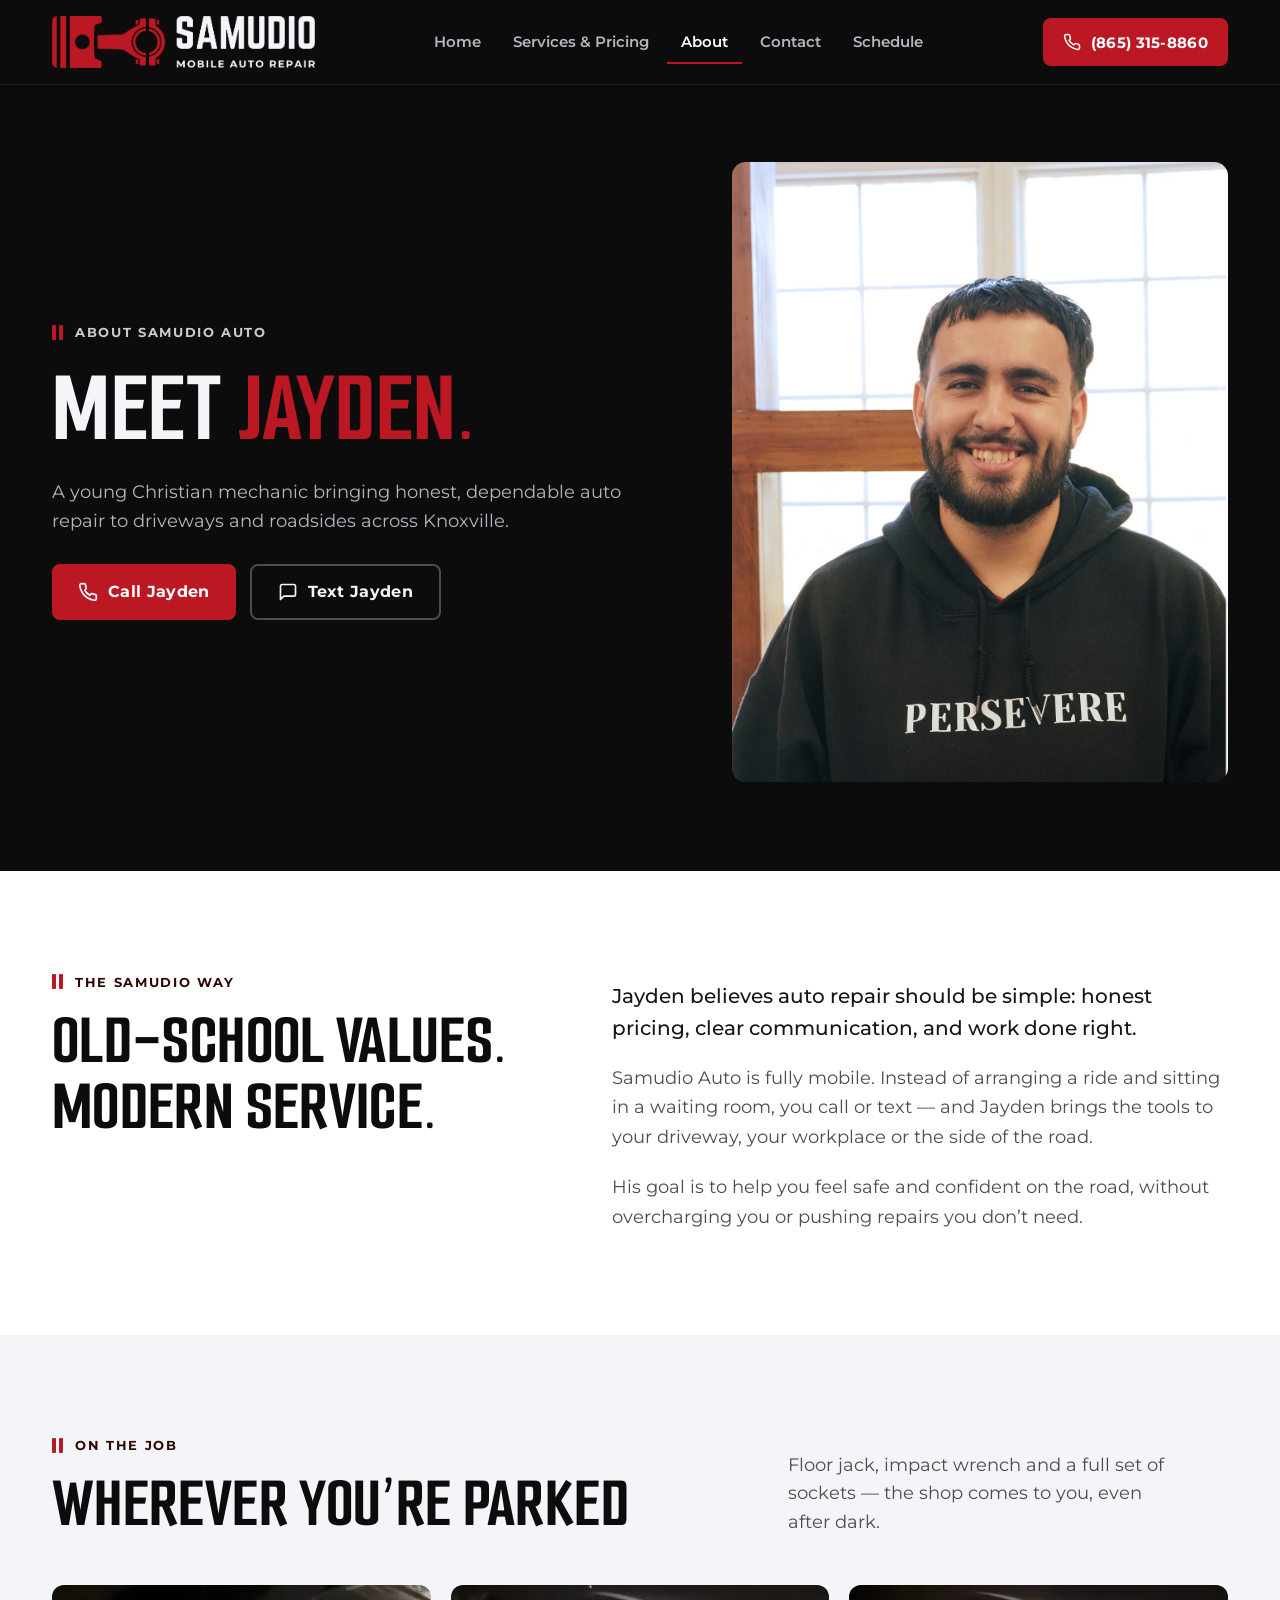
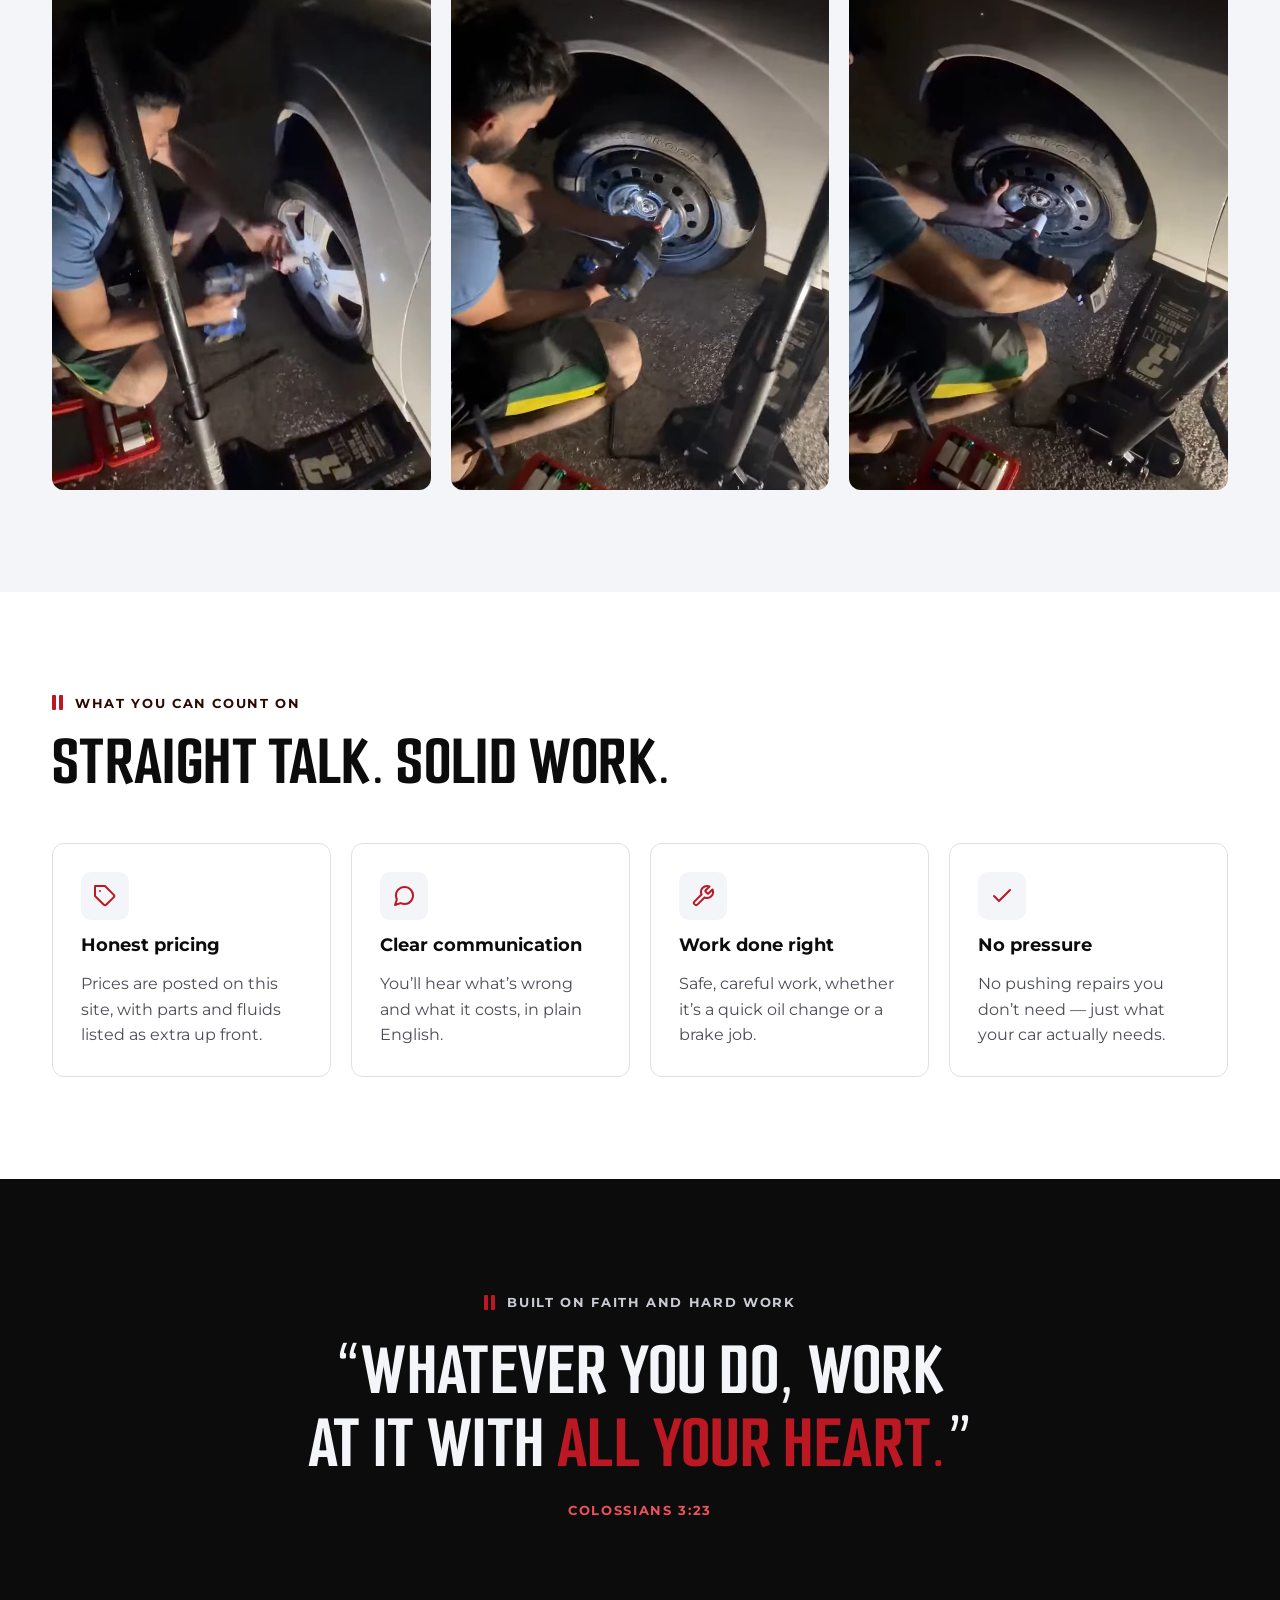
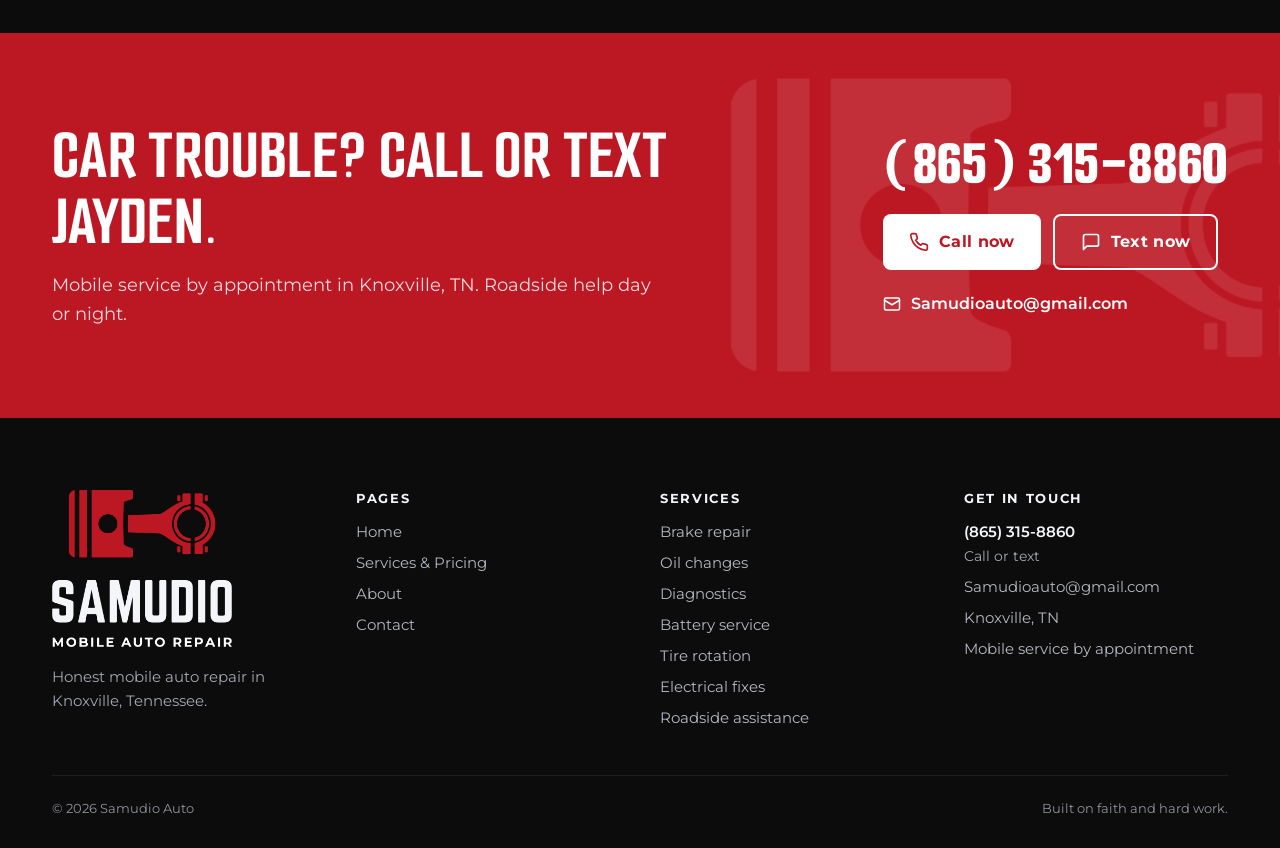
==== site/about.html @ 06649477 "Add piston page wipe, intro bumper, scroll builds and job scheduling - Page wipe: black panel with a" ====
<!doctype html>
<html lang="en">
<head>
<meta charset="utf-8">
<meta name="viewport" content="width=device-width, initial-scale=1">
<title>About Jayden | Samudio Auto</title>
<meta name="description" content="Meet Jayden, the mechanic behind Samudio Auto — honest pricing, clear communication and work done right, at your driveway or roadside in Knoxville, TN.">
<meta name="theme-color" content="#0C0C0D">
<link rel="icon" type="image/png" href="assets/favicon.png">
<link rel="apple-touch-icon" href="assets/apple-touch-icon.png">
<link rel="preconnect" href="https://fonts.googleapis.com">
<link rel="preconnect" href="https://fonts.gstatic.com" crossorigin>
<link rel="stylesheet" href="https://fonts.googleapis.com/css2?family=Montserrat:wght@400;500;600;700;800&amp;family=Smooch+Sans:wght@700;800&amp;display=swap">
<script>(function(h){h.classList.add('wipe-in');try{if(!sessionStorage.getItem('samudio-bumper')&&!matchMedia('(prefers-reduced-motion: reduce)').matches){h.classList.add('bumper');sessionStorage.setItem('samudio-bumper','1')}}catch(e){}})(document.documentElement)</script>
<link rel="stylesheet" href="assets/site.css">
</head>
<body>
<div class="wipe" aria-hidden="true"><div class="wipe-panel"><div class="wipe-mark"><img class="wipe-piston" src="assets/logo/samudio-piston-red.png" alt="" width="558" height="257"><img class="wipe-wordmark" src="assets/logo/samudio-wordmark-light.png" alt="" width="684" height="254"></div></div></div>
<div style="display: flex; flex-direction: column; min-height: 100vh; background: #FFFFFF; color: #16161A; font-family: 'Montserrat', 'Helvetica Neue', Arial, sans-serif; -webkit-font-smoothing: antialiased">

<header style="background: #0C0C0D; border-bottom: 1px solid #1F1F23">
<div style="max-width: 1240px; margin: 0 auto; padding: 16px clamp(20px, 4vw, 32px); box-sizing: border-box; display: flex; flex-wrap: wrap; align-items: center; justify-content: space-between; gap: 12px 32px">
<a href="index.html" aria-label="Samudio Auto home" style="display: flex; align-items: center; text-decoration: none"><img src="assets/logo/samudio-logo-horizontal-light.png" alt="Samudio Mobile Auto Repair" width="263" height="52" style="display: block; height: 52px; width: auto"></a>
<button type="button" class="menu-btn" aria-controls="site-nav" aria-expanded="false" aria-label="Open menu"><svg aria-hidden="true" width="22" height="22" viewBox="0 0 24 24" fill="none" stroke="currentColor" stroke-width="2" stroke-linecap="round" stroke-linejoin="round"><path d="M3 6h18M3 12h18M3 18h18"></path></svg></button>
<nav id="site-nav" class="site-nav" aria-label="Main" style="display: flex; flex-wrap: wrap; align-items: center; gap: 4px">
<a href="index.html" style="display: inline-flex; align-items: center; min-height: 44px; padding: 0 14px; box-sizing: border-box; border-bottom: 2px solid transparent; font-size: 15px; font-weight: 600; color: #B4B7BF; text-decoration: none">Home</a>
<a href="services.html" style="display: inline-flex; align-items: center; min-height: 44px; padding: 0 14px; box-sizing: border-box; border-bottom: 2px solid transparent; font-size: 15px; font-weight: 600; color: #B4B7BF; text-decoration: none">Services &amp; Pricing</a>
<a href="about.html" aria-current="page" style="display: inline-flex; align-items: center; min-height: 44px; padding: 0 14px; box-sizing: border-box; border-bottom: 2px solid #BC1823; font-size: 15px; font-weight: 600; color: #FFFFFF; text-decoration: none">About</a>
<a href="contact.html" style="display: inline-flex; align-items: center; min-height: 44px; padding: 0 14px; box-sizing: border-box; border-bottom: 2px solid transparent; font-size: 15px; font-weight: 600; color: #B4B7BF; text-decoration: none">Contact</a>
<a href="contact.html#schedule" style="display: inline-flex; align-items: center; min-height: 44px; padding: 0 14px; box-sizing: border-box; border-bottom: 2px solid transparent; font-size: 15px; font-weight: 600; color: #B4B7BF; text-decoration: none">Schedule</a>
</nav>
<a class="header-call" href="tel:+18653158860" style="display: inline-flex; align-items: center; gap: 10px; min-height: 48px; padding: 0 20px; box-sizing: border-box; border-radius: 8px; background: #BC1823; color: #FFFFFF; font-size: 15px; font-weight: 700; letter-spacing: 0.02em; text-decoration: none"><svg aria-hidden="true" width="18" height="18" viewBox="0 0 24 24" fill="none" stroke="currentColor" stroke-width="2" stroke-linecap="round" stroke-linejoin="round"><path d="M22 16.92v3a2 2 0 0 1-2.18 2 19.79 19.79 0 0 1-8.63-3.07 19.5 19.5 0 0 1-6-6 19.79 19.79 0 0 1-3.07-8.67A2 2 0 0 1 4.11 2h3a2 2 0 0 1 2 1.72 12.84 12.84 0 0 0 .7 2.81 2 2 0 0 1-.45 2.11L8.09 9.91a16 16 0 0 0 6 6l1.27-1.27a2 2 0 0 1 2.11-.45 12.84 12.84 0 0 0 2.81.7A2 2 0 0 1 22 16.92z"></path></svg><span>(865) 315-8860</span></a>
</div>
</header>

<main style="display: block">

<section aria-labelledby="page-title" style="background: #0C0C0D; color: #F3F5F9">
<div style="max-width: 1240px; margin: 0 auto; padding: clamp(48px, 6vw, 88px) clamp(20px, 4vw, 32px) clamp(56px, 7vw, 96px); box-sizing: border-box; display: flex; flex-wrap: wrap; align-items: center; gap: 48px 64px">
<div style="flex: 1 1 520px; min-width: 0; display: flex; flex-direction: column; gap: 24px">
<p style="margin: 0; display: flex; align-items: center; gap: 12px; font-size: 13px; font-weight: 700; letter-spacing: 0.127em; text-transform: uppercase; color: #C9CCD3"><span aria-hidden="true" style="display: flex; gap: 3px"><span style="display: block; width: 4px; height: 15px; border-radius: 1px; background: #BC1823"></span><span style="display: block; width: 4px; height: 15px; border-radius: 1px; background: #BC1823"></span></span><span>About Samudio Auto</span></p>
<h1 id="page-title" style="margin: 0; font-family: 'Smooch Sans', 'Arial Narrow', sans-serif; font-weight: 700; font-size: clamp(56px, 8vw, 120px); line-height: 0.88; letter-spacing: 0.005em; text-transform: uppercase; color: #F3F5F9">Meet <span style="color: #BC1823">Jayden.</span></h1>
<p style="margin: 0; max-width: 34em; font-size: clamp(17px, 1.4vw, 20px); line-height: 1.6; color: #B4B7BF; text-wrap: pretty">A young Christian mechanic bringing honest, dependable auto repair to driveways and roadsides across Knoxville.</p>
<div style="display: flex; flex-wrap: wrap; gap: 14px; margin-top: 4px">
<a href="tel:+18653158860" style="display: inline-flex; align-items: center; justify-content: center; gap: 10px; min-height: 56px; padding: 0 26px; box-sizing: border-box; border-radius: 8px; background: #BC1823; color: #FFFFFF; font-size: 16px; font-weight: 700; letter-spacing: 0.02em; text-decoration: none"><svg aria-hidden="true" width="20" height="20" viewBox="0 0 24 24" fill="none" stroke="currentColor" stroke-width="2" stroke-linecap="round" stroke-linejoin="round"><path d="M22 16.92v3a2 2 0 0 1-2.18 2 19.79 19.79 0 0 1-8.63-3.07 19.5 19.5 0 0 1-6-6 19.79 19.79 0 0 1-3.07-8.67A2 2 0 0 1 4.11 2h3a2 2 0 0 1 2 1.72 12.84 12.84 0 0 0 .7 2.81 2 2 0 0 1-.45 2.11L8.09 9.91a16 16 0 0 0 6 6l1.27-1.27a2 2 0 0 1 2.11-.45 12.84 12.84 0 0 0 2.81.7A2 2 0 0 1 22 16.92z"></path></svg><span>Call Jayden</span></a>
<a href="sms:+18653158860" style="display: inline-flex; align-items: center; justify-content: center; gap: 10px; min-height: 56px; padding: 0 26px; box-sizing: border-box; border-radius: 8px; border: 2px solid #4A4C55; color: #F3F5F9; font-size: 16px; font-weight: 700; letter-spacing: 0.02em; text-decoration: none"><svg aria-hidden="true" width="20" height="20" viewBox="0 0 24 24" fill="none" stroke="currentColor" stroke-width="2" stroke-linecap="round" stroke-linejoin="round"><path d="M21 15a2 2 0 0 1-2 2H7l-4 4V5a2 2 0 0 1 2-2h14a2 2 0 0 1 2 2z"></path></svg><span>Text Jayden</span></a>
</div>
</div>
<div style="flex: 1 1 400px; min-width: 0">
<img src="assets/photos/jayden-portrait.jpg" alt="Portrait of Jayden, the mechanic behind Samudio Auto, smiling in a black hoodie that reads Persevere" width="1200" height="1680" style="display: block; width: 100%; height: auto; aspect-ratio: 4 / 5; object-fit: cover; object-position: 50% 30%; border-radius: 14px; background: #17171A">
</div>
</div>
</section>

<section aria-labelledby="story-title" style="background: #FFFFFF">
<div style="max-width: 1240px; margin: 0 auto; padding: clamp(64px, 8vw, 112px) clamp(20px, 4vw, 32px); box-sizing: border-box; display: flex; flex-wrap: wrap; align-items: flex-start; gap: 32px 64px">
<div style="flex: 1 1 400px; min-width: 0; display: flex; flex-direction: column; gap: 18px">
<p style="margin: 0; display: flex; align-items: center; gap: 12px; font-size: 13px; font-weight: 700; letter-spacing: 0.127em; text-transform: uppercase; color: #2E0800"><span aria-hidden="true" style="display: flex; gap: 3px"><span style="display: block; width: 4px; height: 15px; border-radius: 1px; background: #BC1823"></span><span style="display: block; width: 4px; height: 15px; border-radius: 1px; background: #BC1823"></span></span><span>The Samudio way</span></p>
<h2 id="story-title" style="margin: 0; font-family: 'Smooch Sans', 'Arial Narrow', sans-serif; font-weight: 700; font-size: clamp(48px, 5.6vw, 84px); line-height: 0.92; letter-spacing: 0.005em; text-transform: uppercase; color: #0C0C0D">Old-school values. Modern service.</h2>
</div>
<div style="flex: 1 1 520px; min-width: 0; display: flex; flex-direction: column; gap: 20px; padding-top: 6px">
<p style="margin: 0; font-size: 20px; line-height: 1.6; font-weight: 500; color: #16161A; text-wrap: pretty">Jayden believes auto repair should be simple: honest pricing, clear communication, and work done right.</p>
<p style="margin: 0; font-size: 18px; line-height: 1.65; color: #4A4C55; text-wrap: pretty">Samudio Auto is fully mobile. Instead of arranging a ride and sitting in a waiting room, you call or text — and Jayden brings the tools to your driveway, your workplace or the side of the road.</p>
<p style="margin: 0; font-size: 18px; line-height: 1.65; color: #4A4C55; text-wrap: pretty">His goal is to help you feel safe and confident on the road, without overcharging you or pushing repairs you don’t need.</p>
</div>
</div>
</section>

<section aria-labelledby="gallery-title" style="background: #F3F5F9">
<div style="max-width: 1240px; margin: 0 auto; padding: clamp(64px, 8vw, 112px) clamp(20px, 4vw, 32px); box-sizing: border-box">
<div style="display: flex; flex-wrap: wrap; align-items: flex-end; justify-content: space-between; gap: 24px 48px; margin-bottom: 48px">
<div style="flex: 1 1 520px; min-width: 0; display: flex; flex-direction: column; gap: 18px">
<p style="margin: 0; display: flex; align-items: center; gap: 12px; font-size: 13px; font-weight: 700; letter-spacing: 0.127em; text-transform: uppercase; color: #2E0800"><span aria-hidden="true" style="display: flex; gap: 3px"><span style="display: block; width: 4px; height: 15px; border-radius: 1px; background: #BC1823"></span><span style="display: block; width: 4px; height: 15px; border-radius: 1px; background: #BC1823"></span></span><span>On the job</span></p>
<h2 id="gallery-title" style="margin: 0; font-family: 'Smooch Sans', 'Arial Narrow', sans-serif; font-weight: 700; font-size: clamp(48px, 5.6vw, 84px); line-height: 0.92; letter-spacing: 0.005em; text-transform: uppercase; color: #0C0C0D">Wherever you’re parked</h2>
</div>
<p style="flex: 1 1 360px; max-width: 440px; margin: 0; font-size: 18px; line-height: 1.6; color: #4A4C55; text-wrap: pretty">Floor jack, impact wrench and a full set of sockets — the shop comes to you, even after dark.</p>
</div>
<div style="display: grid; grid-template-columns: repeat(auto-fit, minmax(min(300px, 100%), 1fr)); gap: 20px">
<video class="work-video" poster="assets/photos/jayden-work-1.jpg" width="720" height="1280" autoplay muted loop playsinline preload="metadata" disablepictureinpicture role="img" aria-label="Jayden working on a car’s wheel with an impact wrench at night, floor jack beside him" style="display: block; width: 100%; height: auto; aspect-ratio: 3 / 4; object-fit: cover; object-position: 50% 45%; border-radius: 12px; background: #DDE0E7"><source src="assets/videos/jayden-work-1.mp4" type="video/mp4"><source src="assets/videos/jayden-work-1.webm" type="video/webm"></video>
<video class="work-video" poster="assets/photos/jayden-work-3.jpg" width="720" height="1280" autoplay muted loop playsinline preload="metadata" disablepictureinpicture role="img" aria-label="Jayden working on the lug nuts of a steel wheel with an impact wrench" style="display: block; width: 100%; height: auto; aspect-ratio: 3 / 4; object-fit: cover; object-position: 50% 50%; border-radius: 12px; background: #DDE0E7"><source src="assets/videos/jayden-work-3.mp4" type="video/mp4"><source src="assets/videos/jayden-work-3.webm" type="video/webm"></video>
<video class="work-video" poster="assets/photos/jayden-work-2.jpg" width="720" height="1280" autoplay muted loop playsinline preload="metadata" disablepictureinpicture role="img" aria-label="Jayden kneeling beside a raised car as he removes a wheel at night" style="display: block; width: 100%; height: auto; aspect-ratio: 3 / 4; object-fit: cover; object-position: 50% 45%; border-radius: 12px; background: #DDE0E7"><source src="assets/videos/jayden-work-2.mp4" type="video/mp4"><source src="assets/videos/jayden-work-2.webm" type="video/webm"></video>
</div>
</div>
</section>

<section aria-labelledby="values-title" style="background: #FFFFFF">
<div style="max-width: 1240px; margin: 0 auto; padding: clamp(64px, 8vw, 112px) clamp(20px, 4vw, 32px); box-sizing: border-box">
<div style="display: flex; flex-direction: column; gap: 18px; margin-bottom: 48px">
<p style="margin: 0; display: flex; align-items: center; gap: 12px; font-size: 13px; font-weight: 700; letter-spacing: 0.127em; text-transform: uppercase; color: #2E0800"><span aria-hidden="true" style="display: flex; gap: 3px"><span style="display: block; width: 4px; height: 15px; border-radius: 1px; background: #BC1823"></span><span style="display: block; width: 4px; height: 15px; border-radius: 1px; background: #BC1823"></span></span><span>What you can count on</span></p>
<h2 id="values-title" style="margin: 0; font-family: 'Smooch Sans', 'Arial Narrow', sans-serif; font-weight: 700; font-size: clamp(48px, 5.6vw, 84px); line-height: 0.92; letter-spacing: 0.005em; text-transform: uppercase; color: #0C0C0D">Straight talk. Solid work.</h2>
</div>
<div style="display: grid; grid-template-columns: repeat(auto-fit, minmax(min(250px, 100%), 1fr)); gap: 20px">
<div style="display: flex; flex-direction: column; gap: 14px; padding: 28px; box-sizing: border-box; border: 1px solid #DDE0E7; border-radius: 12px">
<span aria-hidden="true" style="display: flex; align-items: center; justify-content: center; width: 48px; height: 48px; border-radius: 10px; background: #F3F5F9; color: #BC1823"><svg width="24" height="24" viewBox="0 0 24 24" fill="none" stroke="currentColor" stroke-width="2" stroke-linecap="round" stroke-linejoin="round"><path d="M20.59 13.41l-7.17 7.17a2 2 0 0 1-2.83 0L2 12V2h10l8.59 8.59a2 2 0 0 1 0 2.82z"></path><path d="M7 7h.01"></path></svg></span>
<h3 style="margin: 0; font-size: 18px; font-weight: 700; line-height: 1.3; color: #0C0C0D">Honest pricing</h3>
<p style="margin: 0; font-size: 16px; line-height: 1.6; color: #4A4C55">Prices are posted on this site, with parts and fluids listed as extra up front.</p>
</div>
<div style="display: flex; flex-direction: column; gap: 14px; padding: 28px; box-sizing: border-box; border: 1px solid #DDE0E7; border-radius: 12px">
<span aria-hidden="true" style="display: flex; align-items: center; justify-content: center; width: 48px; height: 48px; border-radius: 10px; background: #F3F5F9; color: #BC1823"><svg width="24" height="24" viewBox="0 0 24 24" fill="none" stroke="currentColor" stroke-width="2" stroke-linecap="round" stroke-linejoin="round"><path d="M21 11.5a8.38 8.38 0 0 1-.9 3.8 8.5 8.5 0 0 1-7.6 4.7 8.38 8.38 0 0 1-3.8-.9L3 21l1.9-5.7a8.38 8.38 0 0 1-.9-3.8 8.5 8.5 0 0 1 4.7-7.6 8.38 8.38 0 0 1 3.8-.9h.5a8.48 8.48 0 0 1 8 8v.5z"></path></svg></span>
<h3 style="margin: 0; font-size: 18px; font-weight: 700; line-height: 1.3; color: #0C0C0D">Clear communication</h3>
<p style="margin: 0; font-size: 16px; line-height: 1.6; color: #4A4C55">You’ll hear what’s wrong and what it costs, in plain English.</p>
</div>
<div style="display: flex; flex-direction: column; gap: 14px; padding: 28px; box-sizing: border-box; border: 1px solid #DDE0E7; border-radius: 12px">
<span aria-hidden="true" style="display: flex; align-items: center; justify-content: center; width: 48px; height: 48px; border-radius: 10px; background: #F3F5F9; color: #BC1823"><svg width="24" height="24" viewBox="0 0 24 24" fill="none" stroke="currentColor" stroke-width="2" stroke-linecap="round" stroke-linejoin="round"><path d="M14.7 6.3a1 1 0 0 0 0 1.4l1.6 1.6a1 1 0 0 0 1.4 0l3.77-3.77a6 6 0 0 1-7.94 7.94l-6.91 6.91a2.12 2.12 0 0 1-3-3l6.91-6.91a6 6 0 0 1 7.94-7.94l-3.76 3.76z"></path></svg></span>
<h3 style="margin: 0; font-size: 18px; font-weight: 700; line-height: 1.3; color: #0C0C0D">Work done right</h3>
<p style="margin: 0; font-size: 16px; line-height: 1.6; color: #4A4C55">Safe, careful work, whether it’s a quick oil change or a brake job.</p>
</div>
<div style="display: flex; flex-direction: column; gap: 14px; padding: 28px; box-sizing: border-box; border: 1px solid #DDE0E7; border-radius: 12px">
<span aria-hidden="true" style="display: flex; align-items: center; justify-content: center; width: 48px; height: 48px; border-radius: 10px; background: #F3F5F9; color: #BC1823"><svg width="24" height="24" viewBox="0 0 24 24" fill="none" stroke="currentColor" stroke-width="2" stroke-linecap="round" stroke-linejoin="round"><path d="M20 6L9 17l-5-5"></path></svg></span>
<h3 style="margin: 0; font-size: 18px; font-weight: 700; line-height: 1.3; color: #0C0C0D">No pressure</h3>
<p style="margin: 0; font-size: 16px; line-height: 1.6; color: #4A4C55">No pushing repairs you don’t need — just what your car actually needs.</p>
</div>
</div>
</div>
</section>

<section aria-labelledby="faith-title" style="background: #0C0C0D; color: #F3F5F9">
<div style="max-width: 1240px; margin: 0 auto; padding: clamp(72px, 9vw, 128px) clamp(20px, 4vw, 32px); box-sizing: border-box; display: flex; flex-direction: column; align-items: center; gap: 24px; text-align: center">
<p style="margin: 0; display: flex; align-items: center; gap: 12px; font-size: 13px; font-weight: 700; letter-spacing: 0.127em; text-transform: uppercase; color: #C9CCD3"><span aria-hidden="true" style="display: flex; gap: 3px"><span style="display: block; width: 4px; height: 15px; border-radius: 1px; background: #BC1823"></span><span style="display: block; width: 4px; height: 15px; border-radius: 1px; background: #BC1823"></span></span><span id="faith-title">Built on faith and hard work</span></p>
<figure style="margin: 0; display: flex; flex-direction: column; align-items: center; gap: 22px">
<blockquote style="margin: 0; max-width: 15em; font-family: 'Smooch Sans', 'Arial Narrow', sans-serif; font-weight: 700; font-size: clamp(48px, 6vw, 88px); line-height: 0.95; letter-spacing: 0.005em; text-transform: uppercase; color: #F3F5F9; text-wrap: balance">“Whatever you do, work at it with <span style="color: #BC1823">all your heart.</span>”</blockquote>
<figcaption style="font-size: 13px; font-weight: 700; letter-spacing: 0.127em; text-transform: uppercase; color: #F0505A">Colossians 3:23</figcaption>
</figure>
</div>
</section>

<section aria-labelledby="cta-title" style="position: relative; overflow: hidden; background: #BC1823; color: #FFFFFF">
<img src="assets/logo/samudio-piston-white.png" alt="" aria-hidden="true" width="558" height="257" style="position: absolute; right: -90px; top: 50%; transform: translateY(-50%); width: 640px; max-width: none; height: auto; opacity: 0.1; pointer-events: none">
<div style="position: relative; max-width: 1240px; margin: 0 auto; padding: clamp(56px, 7vw, 96px) clamp(20px, 4vw, 32px); box-sizing: border-box; display: flex; flex-wrap: wrap; align-items: center; justify-content: space-between; gap: 32px 56px">
<div style="flex: 1 1 520px; min-width: 0; display: flex; flex-direction: column; gap: 16px">
<h2 id="cta-title" style="margin: 0; font-family: 'Smooch Sans', 'Arial Narrow', sans-serif; font-weight: 700; font-size: clamp(48px, 5.6vw, 84px); line-height: 0.92; letter-spacing: 0.005em; text-transform: uppercase; color: #FFFFFF">Car trouble? Call or text Jayden.</h2>
<p style="margin: 0; max-width: 34em; font-size: 18px; line-height: 1.6; color: #FFD9DC">Mobile service by appointment in Knoxville, TN. Roadside help day or night.</p>
</div>
<div style="flex: 0 1 auto; display: flex; flex-direction: column; gap: 18px">
<a href="tel:+18653158860" style="font-family: 'Smooch Sans', 'Arial Narrow', sans-serif; font-weight: 800; font-size: clamp(48px, 5vw, 72px); line-height: 1; letter-spacing: 0.01em; color: #FFFFFF; text-decoration: none">(865) 315-8860</a>
<div style="display: flex; flex-wrap: wrap; gap: 12px">
<a href="tel:+18653158860" style="display: inline-flex; align-items: center; justify-content: center; gap: 10px; min-height: 56px; padding: 0 26px; box-sizing: border-box; border-radius: 8px; background: #FFFFFF; color: #BC1823; font-size: 16px; font-weight: 700; letter-spacing: 0.02em; text-decoration: none"><svg aria-hidden="true" width="20" height="20" viewBox="0 0 24 24" fill="none" stroke="currentColor" stroke-width="2" stroke-linecap="round" stroke-linejoin="round"><path d="M22 16.92v3a2 2 0 0 1-2.18 2 19.79 19.79 0 0 1-8.63-3.07 19.5 19.5 0 0 1-6-6 19.79 19.79 0 0 1-3.07-8.67A2 2 0 0 1 4.11 2h3a2 2 0 0 1 2 1.72 12.84 12.84 0 0 0 .7 2.81 2 2 0 0 1-.45 2.11L8.09 9.91a16 16 0 0 0 6 6l1.27-1.27a2 2 0 0 1 2.11-.45 12.84 12.84 0 0 0 2.81.7A2 2 0 0 1 22 16.92z"></path></svg><span>Call now</span></a>
<a href="sms:+18653158860" style="display: inline-flex; align-items: center; justify-content: center; gap: 10px; min-height: 56px; padding: 0 26px; box-sizing: border-box; border-radius: 8px; border: 2px solid #FFFFFF; color: #FFFFFF; font-size: 16px; font-weight: 700; letter-spacing: 0.02em; text-decoration: none"><svg aria-hidden="true" width="20" height="20" viewBox="0 0 24 24" fill="none" stroke="currentColor" stroke-width="2" stroke-linecap="round" stroke-linejoin="round"><path d="M21 15a2 2 0 0 1-2 2H7l-4 4V5a2 2 0 0 1 2-2h14a2 2 0 0 1 2 2z"></path></svg><span>Text now</span></a>
</div>
<a href="mailto:Samudioauto@gmail.com" style="display: inline-flex; align-items: center; gap: 10px; min-height: 32px; font-size: 16px; font-weight: 600; color: #FFFFFF; text-decoration: none"><svg aria-hidden="true" width="18" height="18" viewBox="0 0 24 24" fill="none" stroke="currentColor" stroke-width="2" stroke-linecap="round" stroke-linejoin="round"><rect x="2" y="4" width="20" height="16" rx="2"></rect><path d="M22 7l-10 6L2 7"></path></svg>Samudioauto@gmail.com</a>
</div>
</div>
</section>

</main>

<footer style="flex: 1 0 auto; background: #0C0C0D; color: #B4B7BF">
<div style="max-width: 1240px; margin: 0 auto; padding: 72px clamp(20px, 4vw, 32px) 48px; box-sizing: border-box; display: grid; grid-template-columns: repeat(auto-fit, minmax(min(200px, 100%), 1fr)); gap: 40px">
<div style="display: flex; flex-direction: column; gap: 18px">
<img src="assets/logo/samudio-logo-stacked-light.png" alt="Samudio Mobile Auto Repair" width="684" height="596" style="display: block; width: 180px; height: auto">
<p style="margin: 0; font-size: 15px; line-height: 1.6; color: #A3A7B0">Honest mobile auto repair in Knoxville, Tennessee.</p>
</div>
<nav aria-label="Footer" style="display: flex; flex-direction: column; gap: 12px">
<h2 style="margin: 0 0 4px; font-size: 13px; font-weight: 700; letter-spacing: 0.127em; text-transform: uppercase; color: #F3F5F9">Pages</h2>
<a href="index.html" style="font-size: 15px; color: #B4B7BF; text-decoration: none">Home</a>
<a href="services.html" style="font-size: 15px; color: #B4B7BF; text-decoration: none">Services &amp; Pricing</a>
<a href="about.html" style="font-size: 15px; color: #B4B7BF; text-decoration: none">About</a>
<a href="contact.html" style="font-size: 15px; color: #B4B7BF; text-decoration: none">Contact</a>
</nav>
<div style="display: flex; flex-direction: column; gap: 12px">
<h2 style="margin: 0 0 4px; font-size: 13px; font-weight: 700; letter-spacing: 0.127em; text-transform: uppercase; color: #F3F5F9">Services</h2>
<ul style="list-style: none; margin: 0; padding: 0; display: flex; flex-direction: column; gap: 12px; font-size: 15px; color: #B4B7BF">
<li>Brake repair</li>
<li>Oil changes</li>
<li>Diagnostics</li>
<li>Battery service</li>
<li>Tire rotation</li>
<li>Electrical fixes</li>
<li>Roadside assistance</li>
</ul>
</div>
<div style="display: flex; flex-direction: column; gap: 12px">
<h2 style="margin: 0 0 4px; font-size: 13px; font-weight: 700; letter-spacing: 0.127em; text-transform: uppercase; color: #F3F5F9">Get in touch</h2>
<a href="tel:+18653158860" style="font-size: 15px; font-weight: 600; color: #F3F5F9; text-decoration: none">(865) 315-8860</a>
<span style="font-size: 14px; color: #A3A7B0; margin-top: -6px">Call or text</span>
<a href="mailto:Samudioauto@gmail.com" style="font-size: 15px; color: #B4B7BF; text-decoration: none">Samudioauto@gmail.com</a>
<span style="font-size: 15px; color: #B4B7BF">Knoxville, TN</span>
<span style="font-size: 15px; color: #B4B7BF">Mobile service by appointment</span>
</div>
</div>
<div style="max-width: 1240px; margin: 0 auto; padding: 0 clamp(20px, 4vw, 32px); box-sizing: border-box">
<div style="display: flex; flex-wrap: wrap; justify-content: space-between; gap: 8px 24px; padding: 24px 0 32px; border-top: 1px solid #1F1F23; font-size: 13px; color: #8E929B">
<span>© 2026 Samudio Auto</span>
<span>Built on faith and hard work.</span>
</div>
</div>
</footer>

</div>
<div class="mobile-callbar">
<a class="cb-call" href="tel:+18653158860"><svg aria-hidden="true" width="18" height="18" viewBox="0 0 24 24" fill="none" stroke="currentColor" stroke-width="2" stroke-linecap="round" stroke-linejoin="round"><path d="M22 16.92v3a2 2 0 0 1-2.18 2 19.79 19.79 0 0 1-8.63-3.07 19.5 19.5 0 0 1-6-6 19.79 19.79 0 0 1-3.07-8.67A2 2 0 0 1 4.11 2h3a2 2 0 0 1 2 1.72 12.84 12.84 0 0 0 .7 2.81 2 2 0 0 1-.45 2.11L8.09 9.91a16 16 0 0 0 6 6l1.27-1.27a2 2 0 0 1 2.11-.45 12.84 12.84 0 0 0 2.81.7A2 2 0 0 1 22 16.92z"></path></svg>Call</a>
<a class="cb-text" href="sms:+18653158860"><svg aria-hidden="true" width="18" height="18" viewBox="0 0 24 24" fill="none" stroke="currentColor" stroke-width="2" stroke-linecap="round" stroke-linejoin="round"><path d="M21 15a2 2 0 0 1-2 2H7l-4 4V5a2 2 0 0 1 2-2h14a2 2 0 0 1 2 2z"></path></svg>Text</a>
</div>
<script src="assets/site.js" defer></script>
</body>
</html>
---- site/assets/site.css ----
/* Samudio Auto — shared styles.
   Page layout is inline in each HTML file (exported from the approved design).
   This file holds the brand tokens, base rules, and the phone-width behavior
   (menu button + fixed Call/Text bar). */

:root {
  --red: #BC1823;          /* Piston Red — logo icon */
  --red-dark: #9E1420;     /* hover / pressed */
  --red-on-dark: #F0505A;  /* small red text on black (meets 4.5:1) */
  --ink: #0C0C0D;          /* near-black UI background */
  --char: #17171A;         /* raised surface on black */
  --line-dark: #2A2A2E;
  --steel: #F3F5F9;        /* reverse wordmark color — light sections */
  --line: #DDE0E7;
  --espresso: #2E0800;     /* logo tagline color — eyebrow labels */
  --text: #16161A;
  --muted: #4A4C55;
  --muted-on-dark: #B4B7BF;
  --font-display: 'Smooch Sans', 'Arial Narrow', sans-serif;
  --font-body: 'Montserrat', 'Helvetica Neue', Arial, sans-serif;
}

html { scroll-behavior: smooth; }
body { margin: 0; background: var(--ink); }
a { color: var(--red); }
a:hover { color: var(--red-dark); }
img { max-width: 100%; }
:focus-visible { outline: 3px solid var(--red-on-dark); outline-offset: 3px; }

.menu-btn,
.mobile-callbar { display: none; }

@media (max-width: 820px) {
  .menu-btn {
    display: flex; align-items: center; justify-content: center;
    width: 48px; height: 48px; padding: 0; box-sizing: border-box;
    border: 1px solid var(--line-dark); border-radius: 8px;
    background: var(--char); color: var(--steel); cursor: pointer;
  }
  .header-call { display: none !important; }

  .site-nav {
    display: none !important;
    width: 100%; flex-direction: column; align-items: stretch !important; gap: 0 !important;
    padding-bottom: 8px;
  }
  .site-nav.is-open { display: flex !important; }
  .site-nav a {
    display: flex !important; min-height: 52px !important; padding: 0 !important;
    border-bottom: 1px solid #1F1F23 !important; font-size: 17px !important;
  }
  .site-nav a[aria-current="page"] { color: #FFFFFF !important; border-bottom-color: var(--red) !important; }

  .mobile-callbar {
    display: grid; grid-template-columns: repeat(2, minmax(0, 1fr)); gap: 10px;
    position: fixed; left: 0; right: 0; bottom: 0; z-index: 50;
    padding: 12px 16px calc(12px + env(safe-area-inset-bottom));
    background: rgba(12, 12, 13, 0.96); border-top: 1px solid var(--line-dark);
  }
  .mobile-callbar a {
    display: flex; align-items: center; justify-content: center; gap: 8px;
    min-height: 52px; box-sizing: border-box; border-radius: 8px;
    font: 700 16px/1 var(--font-body); text-decoration: none;
  }
  .mobile-callbar .cb-call { background: var(--red); color: #FFFFFF; }
  .mobile-callbar .cb-text { border: 2px solid #4A4C55; color: var(--steel); }
  body { padding-bottom: calc(76px + env(safe-area-inset-bottom)); }
}

@media (prefers-reduced-motion: reduce) {
  html { scroll-behavior: auto; }
}

/* ---------- Page wipe + loading screen ----------
   A black panel with a red leading edge slides across the screen with the
   piston spinning in it. It covers the page while it loads, then wipes off;
   clicking an internal link wipes it back on before navigating. The <div
   class="wipe"> sits first in <body>; an inline script in <head> adds
   .wipe-in before first paint, so without JS nothing is ever shown. */
.wipe { display: none; }
html.wipe-in .wipe,
html.wipe-out .wipe {
  display: block; position: fixed; inset: 0; z-index: 9999;
  overflow: hidden; pointer-events: auto;
}
.wipe-panel {
  position: absolute; inset: 0;
  background: var(--ink);
  box-shadow: 10px 0 0 var(--red);
  display: flex; align-items: center; justify-content: center;
  will-change: transform;
}
.wipe-piston {
  width: clamp(120px, 26vw, 200px); height: auto;
  animation: piston-spin 0.9s linear infinite;
}
/* Arriving: cover, then slide off to the right. The delayed exit is a failsafe
   in case the script never marks the page ready. */
html.wipe-in .wipe-panel { animation: wipe-off 0.45s cubic-bezier(.7, 0, .3, 1) 3s forwards; }
html.wipe-in.wipe-done .wipe-panel { animation-delay: 0s; }
html.wipe-in.wipe-done .wipe { pointer-events: none; }
/* Leaving: slide on from the left. */
html.wipe-out .wipe-panel { animation: wipe-on 0.45s cubic-bezier(.7, 0, .3, 1) forwards; }

@keyframes wipe-on  { from { transform: translateX(calc(-100% - 10px)); } to { transform: translateX(0); } }
@keyframes wipe-off { from { transform: translateX(0); } to { transform: translateX(calc(100% + 10px)); } }
@keyframes piston-spin { to { transform: rotate(360deg); } }

@media (prefers-reduced-motion: reduce) {
  .wipe-piston { animation: none; }
  .wipe-panel { box-shadow: none; }
  html.wipe-in .wipe-panel { animation-name: wipe-fade-out; animation-duration: 0.2s; }
  html.wipe-out .wipe-panel { animation-name: wipe-fade-in; animation-duration: 0.2s; }
  @keyframes wipe-fade-in  { from { opacity: 0; } to { opacity: 1; } }
  @keyframes wipe-fade-out { from { opacity: 1; } to { opacity: 0; } }
}

/* ---------- Scroll builds ----------
   site.js tags section content with .build; each piece rises into place as it
   scrolls into view. Nothing is hidden without JS or with reduced motion. */
.build {
  opacity: 0; transform: translateY(28px);
  transition: opacity 0.6s ease, transform 0.7s cubic-bezier(.2, .7, .2, 1);
  transition-delay: var(--build-delay, 0ms);
}
.build.is-built { opacity: 1; transform: none; }

/* ---------- Intro bumper (first page of each visit) ----------
   The piston spins in and settles where it sits in the stacked logo, then the
   wordmark (cropped unaltered from the stacked logo file) rises in beneath it. */
.wipe-mark { display: flex; flex-direction: column; align-items: center; }
.wipe-wordmark { display: none; }
html.bumper .wipe-mark { width: min(70vw, 340px); align-items: flex-start; }
html.bumper .wipe-piston {
  width: 81.58%; margin-left: 9.21%;
  animation: piston-land 1.15s cubic-bezier(.12, .6, .25, 1) both;
}
html.bumper .wipe-wordmark {
  display: block; width: 100%; height: auto; margin-top: 12.43%;
  animation: wordmark-rise 0.5s ease-out 0.95s both;
}
html.bumper .wipe { cursor: pointer; }
@keyframes piston-land { from { transform: rotate(-900deg) scale(0.4); opacity: 0; } 20% { opacity: 1; } to { transform: rotate(0) scale(1); opacity: 1; } }
@keyframes wordmark-rise { from { opacity: 0; transform: translateY(16px); } to { opacity: 1; transform: none; } }

.schedule-error:empty { display: none; }
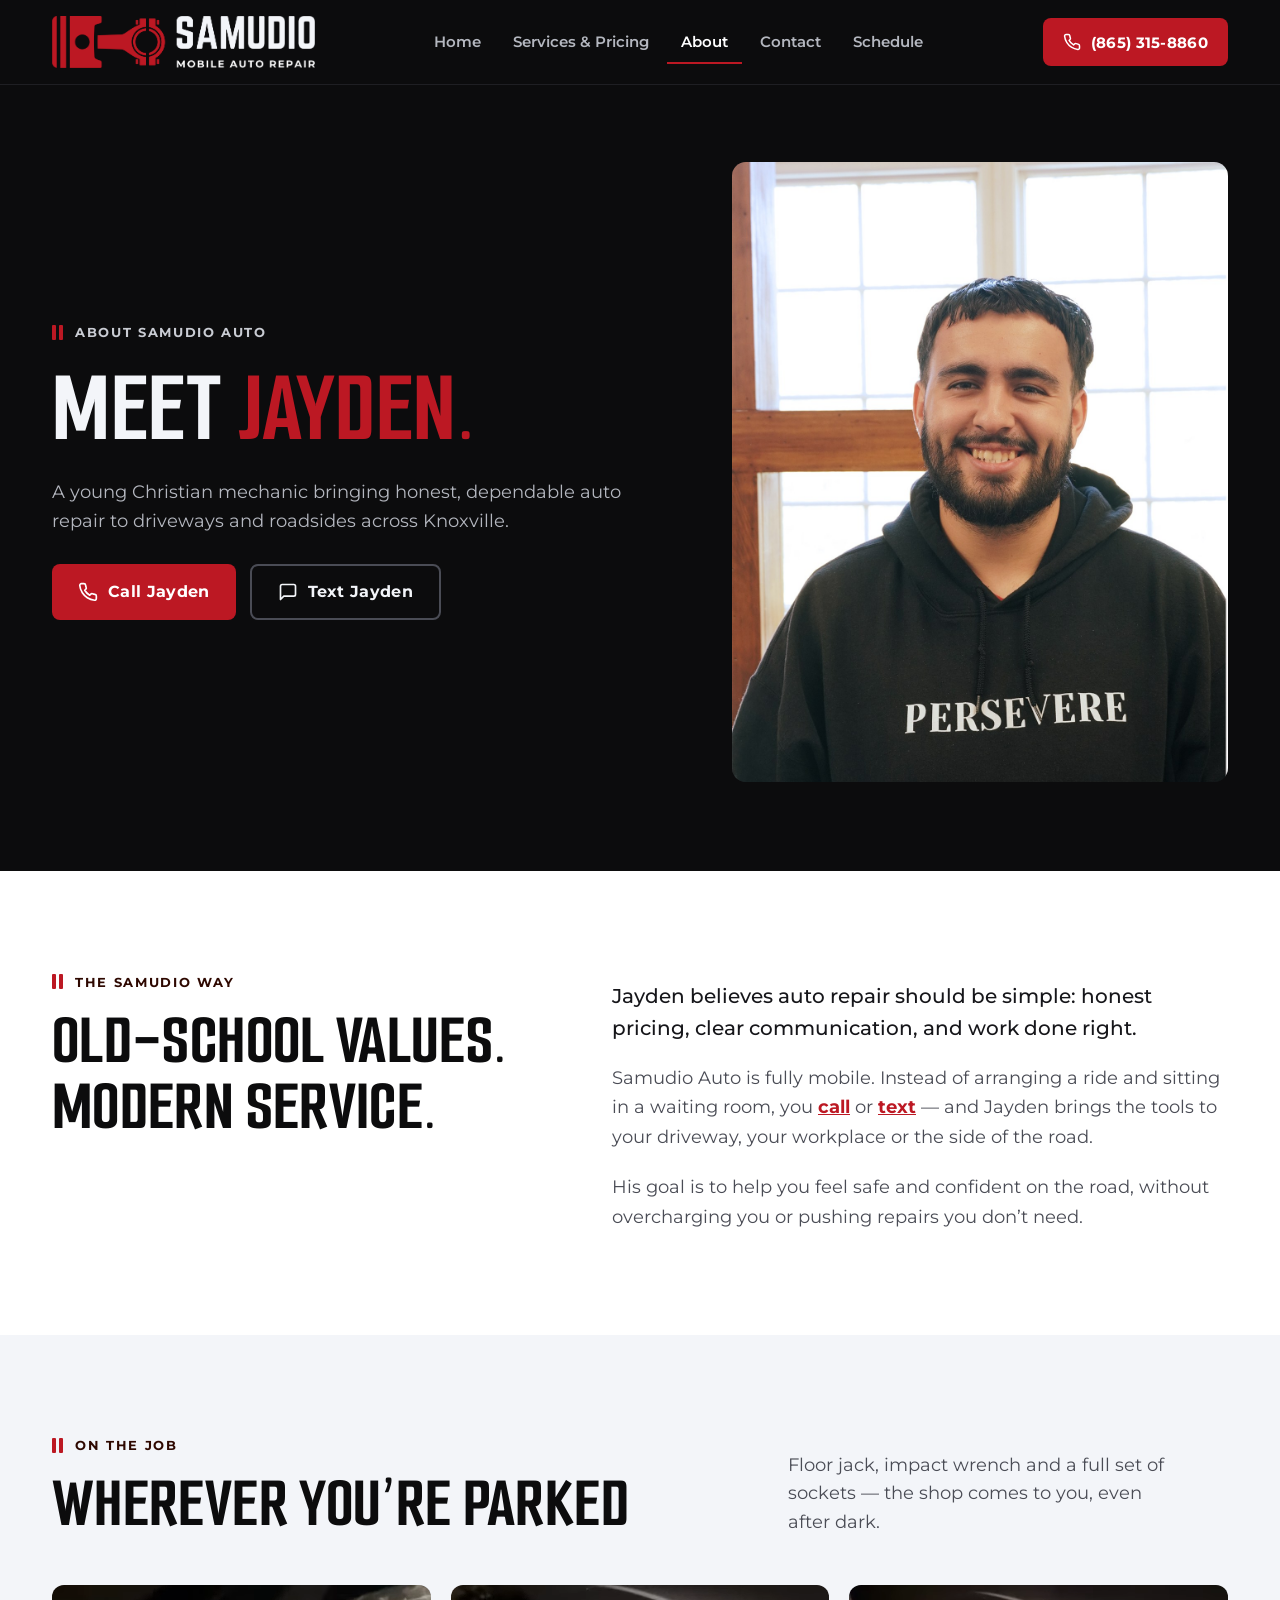
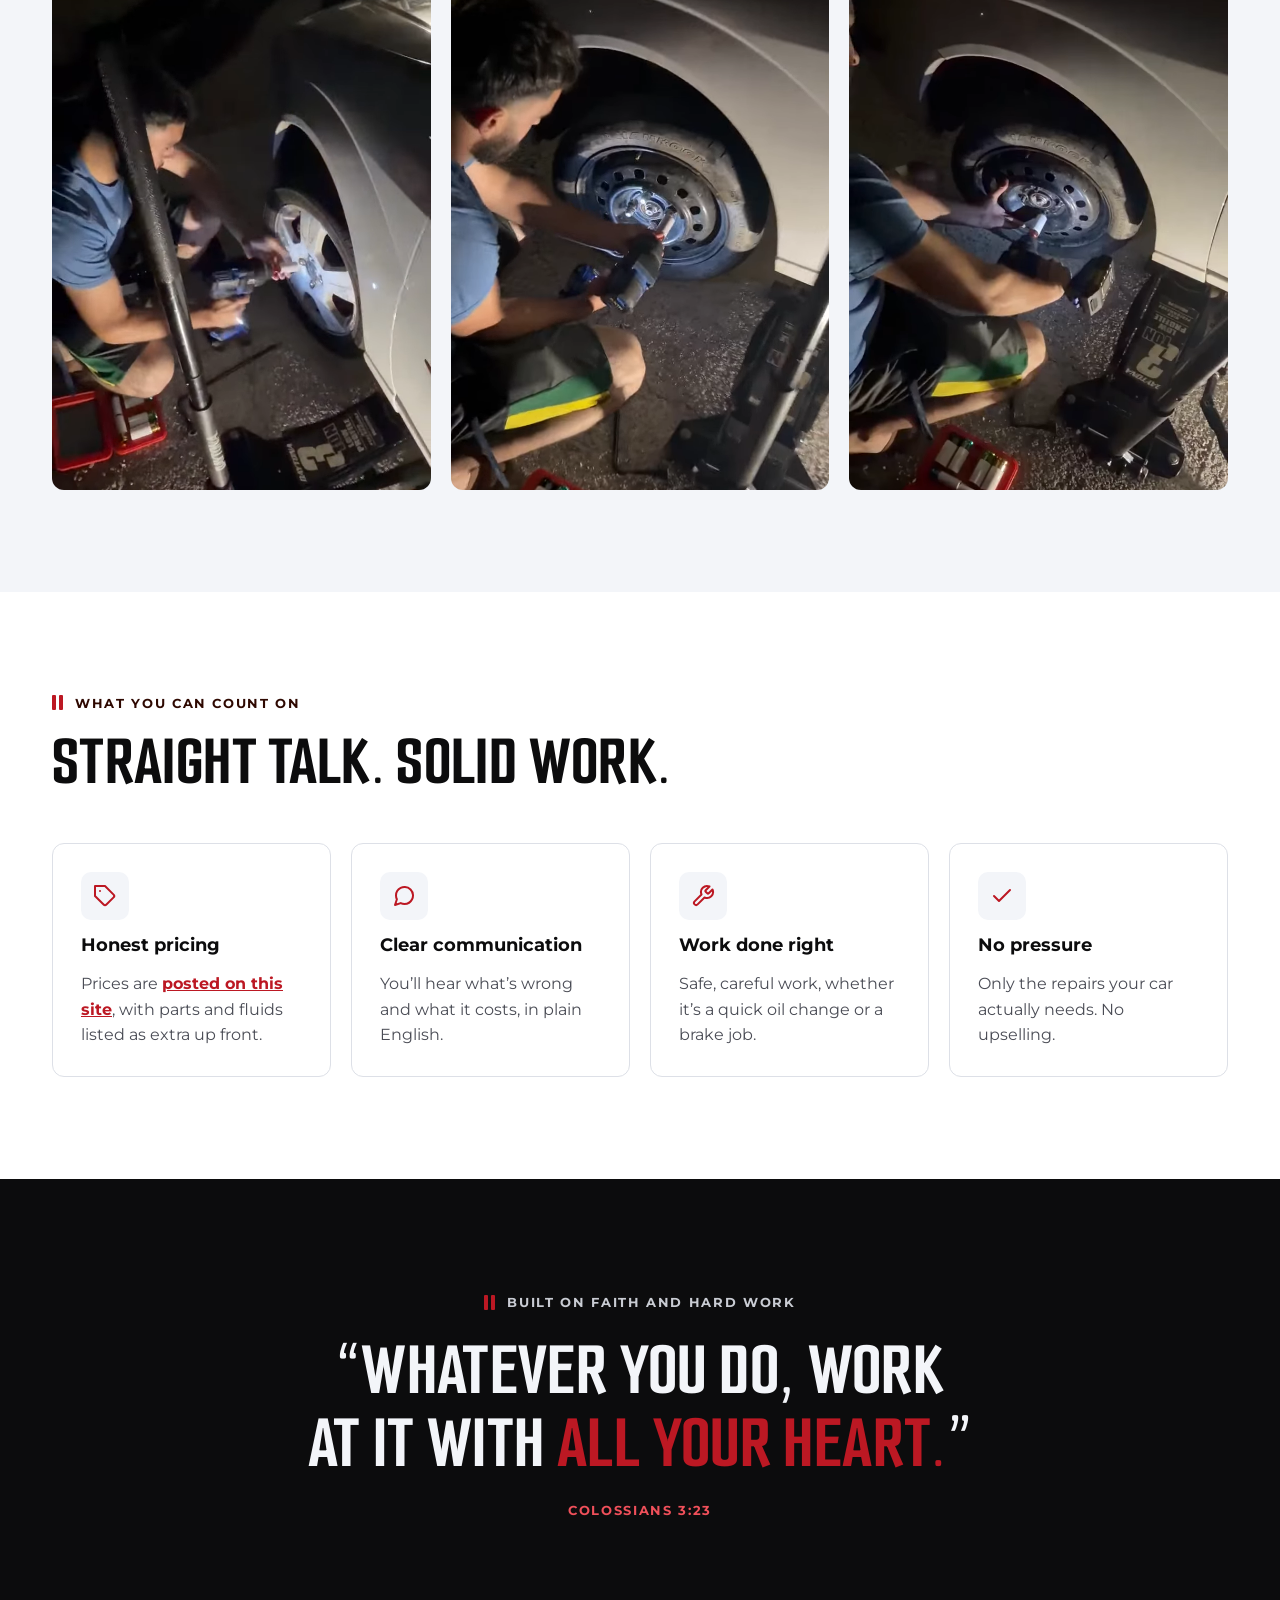
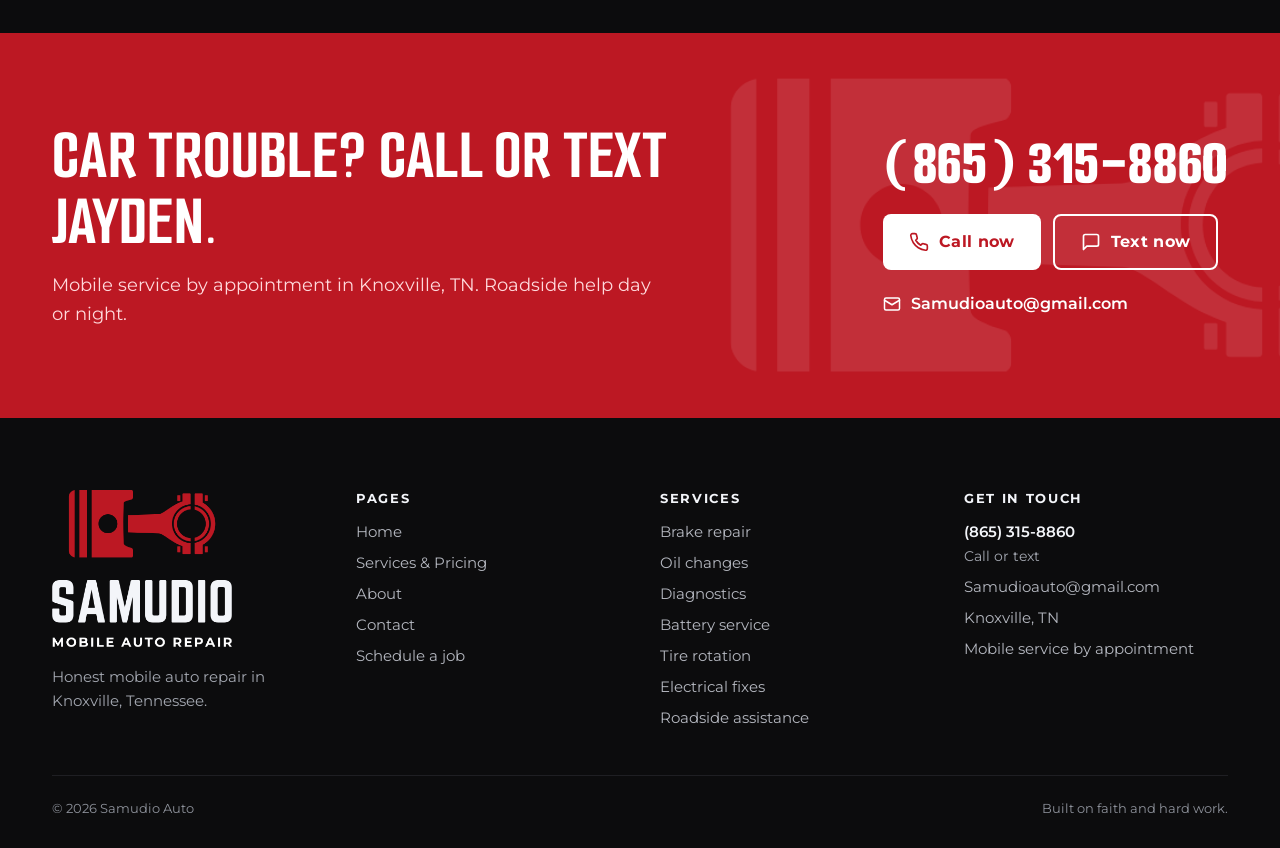
==== commit ee8c4921: "Tighten site copy and link every contact mention - Cut repeated phrases (honest, done safely, plain " ====
--- a/site/about.html
+++ b/site/about.html
@@ -60,7 +60,7 @@
 </div>
 <div style="flex: 1 1 520px; min-width: 0; display: flex; flex-direction: column; gap: 20px; padding-top: 6px">
 <p style="margin: 0; font-size: 20px; line-height: 1.6; font-weight: 500; color: #16161A; text-wrap: pretty">Jayden believes auto repair should be simple: honest pricing, clear communication, and work done right.</p>
-<p style="margin: 0; font-size: 18px; line-height: 1.65; color: #4A4C55; text-wrap: pretty">Samudio Auto is fully mobile. Instead of arranging a ride and sitting in a waiting room, you call or text — and Jayden brings the tools to your driveway, your workplace or the side of the road.</p>
+<p style="margin: 0; font-size: 18px; line-height: 1.65; color: #4A4C55; text-wrap: pretty">Samudio Auto is fully mobile. Instead of arranging a ride and sitting in a waiting room, you <a href="tel:+18653158860" style="font-weight: 700; color: #BC1823">call</a> or <a href="sms:+18653158860" style="font-weight: 700; color: #BC1823">text</a> — and Jayden brings the tools to your driveway, your workplace or the side of the road.</p>
 <p style="margin: 0; font-size: 18px; line-height: 1.65; color: #4A4C55; text-wrap: pretty">His goal is to help you feel safe and confident on the road, without overcharging you or pushing repairs you don’t need.</p>
 </div>
 </div>
@@ -93,7 +93,7 @@
 <div style="display: flex; flex-direction: column; gap: 14px; padding: 28px; box-sizing: border-box; border: 1px solid #DDE0E7; border-radius: 12px">
 <span aria-hidden="true" style="display: flex; align-items: center; justify-content: center; width: 48px; height: 48px; border-radius: 10px; background: #F3F5F9; color: #BC1823"><svg width="24" height="24" viewBox="0 0 24 24" fill="none" stroke="currentColor" stroke-width="2" stroke-linecap="round" stroke-linejoin="round"><path d="M20.59 13.41l-7.17 7.17a2 2 0 0 1-2.83 0L2 12V2h10l8.59 8.59a2 2 0 0 1 0 2.82z"></path><path d="M7 7h.01"></path></svg></span>
 <h3 style="margin: 0; font-size: 18px; font-weight: 700; line-height: 1.3; color: #0C0C0D">Honest pricing</h3>
-<p style="margin: 0; font-size: 16px; line-height: 1.6; color: #4A4C55">Prices are posted on this site, with parts and fluids listed as extra up front.</p>
+<p style="margin: 0; font-size: 16px; line-height: 1.6; color: #4A4C55">Prices are <a href="services.html" style="font-weight: 700; color: #BC1823">posted on this site</a>, with parts and fluids listed as extra up front.</p>
 </div>
 <div style="display: flex; flex-direction: column; gap: 14px; padding: 28px; box-sizing: border-box; border: 1px solid #DDE0E7; border-radius: 12px">
 <span aria-hidden="true" style="display: flex; align-items: center; justify-content: center; width: 48px; height: 48px; border-radius: 10px; background: #F3F5F9; color: #BC1823"><svg width="24" height="24" viewBox="0 0 24 24" fill="none" stroke="currentColor" stroke-width="2" stroke-linecap="round" stroke-linejoin="round"><path d="M21 11.5a8.38 8.38 0 0 1-.9 3.8 8.5 8.5 0 0 1-7.6 4.7 8.38 8.38 0 0 1-3.8-.9L3 21l1.9-5.7a8.38 8.38 0 0 1-.9-3.8 8.5 8.5 0 0 1 4.7-7.6 8.38 8.38 0 0 1 3.8-.9h.5a8.48 8.48 0 0 1 8 8v.5z"></path></svg></span>
@@ -108,7 +108,7 @@
 <div style="display: flex; flex-direction: column; gap: 14px; padding: 28px; box-sizing: border-box; border: 1px solid #DDE0E7; border-radius: 12px">
 <span aria-hidden="true" style="display: flex; align-items: center; justify-content: center; width: 48px; height: 48px; border-radius: 10px; background: #F3F5F9; color: #BC1823"><svg width="24" height="24" viewBox="0 0 24 24" fill="none" stroke="currentColor" stroke-width="2" stroke-linecap="round" stroke-linejoin="round"><path d="M20 6L9 17l-5-5"></path></svg></span>
 <h3 style="margin: 0; font-size: 18px; font-weight: 700; line-height: 1.3; color: #0C0C0D">No pressure</h3>
-<p style="margin: 0; font-size: 16px; line-height: 1.6; color: #4A4C55">No pushing repairs you don’t need — just what your car actually needs.</p>
+<p style="margin: 0; font-size: 16px; line-height: 1.6; color: #4A4C55">Only the repairs your car actually needs. No upselling.</p>
 </div>
 </div>
 </div>
@@ -156,17 +156,18 @@
 <a href="services.html" style="font-size: 15px; color: #B4B7BF; text-decoration: none">Services &amp; Pricing</a>
 <a href="about.html" style="font-size: 15px; color: #B4B7BF; text-decoration: none">About</a>
 <a href="contact.html" style="font-size: 15px; color: #B4B7BF; text-decoration: none">Contact</a>
+<a href="contact.html#schedule" style="font-size: 15px; color: #B4B7BF; text-decoration: none">Schedule a job</a>
 </nav>
 <div style="display: flex; flex-direction: column; gap: 12px">
 <h2 style="margin: 0 0 4px; font-size: 13px; font-weight: 700; letter-spacing: 0.127em; text-transform: uppercase; color: #F3F5F9">Services</h2>
 <ul style="list-style: none; margin: 0; padding: 0; display: flex; flex-direction: column; gap: 12px; font-size: 15px; color: #B4B7BF">
-<li>Brake repair</li>
-<li>Oil changes</li>
-<li>Diagnostics</li>
-<li>Battery service</li>
-<li>Tire rotation</li>
-<li>Electrical fixes</li>
-<li>Roadside assistance</li>
+<li><a href="services.html#prices-title" style="color: inherit; text-decoration: none">Brake repair</a></li>
+<li><a href="services.html#prices-title" style="color: inherit; text-decoration: none">Oil changes</a></li>
+<li><a href="services.html#prices-title" style="color: inherit; text-decoration: none">Diagnostics</a></li>
+<li><a href="services.html#quote-title" style="color: inherit; text-decoration: none">Battery service</a></li>
+<li><a href="services.html#quote-title" style="color: inherit; text-decoration: none">Tire rotation</a></li>
+<li><a href="services.html#quote-title" style="color: inherit; text-decoration: none">Electrical fixes</a></li>
+<li><a href="services.html#prices-title" style="color: inherit; text-decoration: none">Roadside assistance</a></li>
 </ul>
 </div>
 <div style="display: flex; flex-direction: column; gap: 12px">
--- a/site/assets/site.css
+++ b/site/assets/site.css
@@ -144,3 +144,5 @@
 @keyframes wordmark-rise { from { opacity: 0; transform: translateY(16px); } to { opacity: 1; transform: none; } }
 
 .schedule-error:empty { display: none; }
+
+footer a:hover { text-decoration: underline !important; color: #FFFFFF !important; }
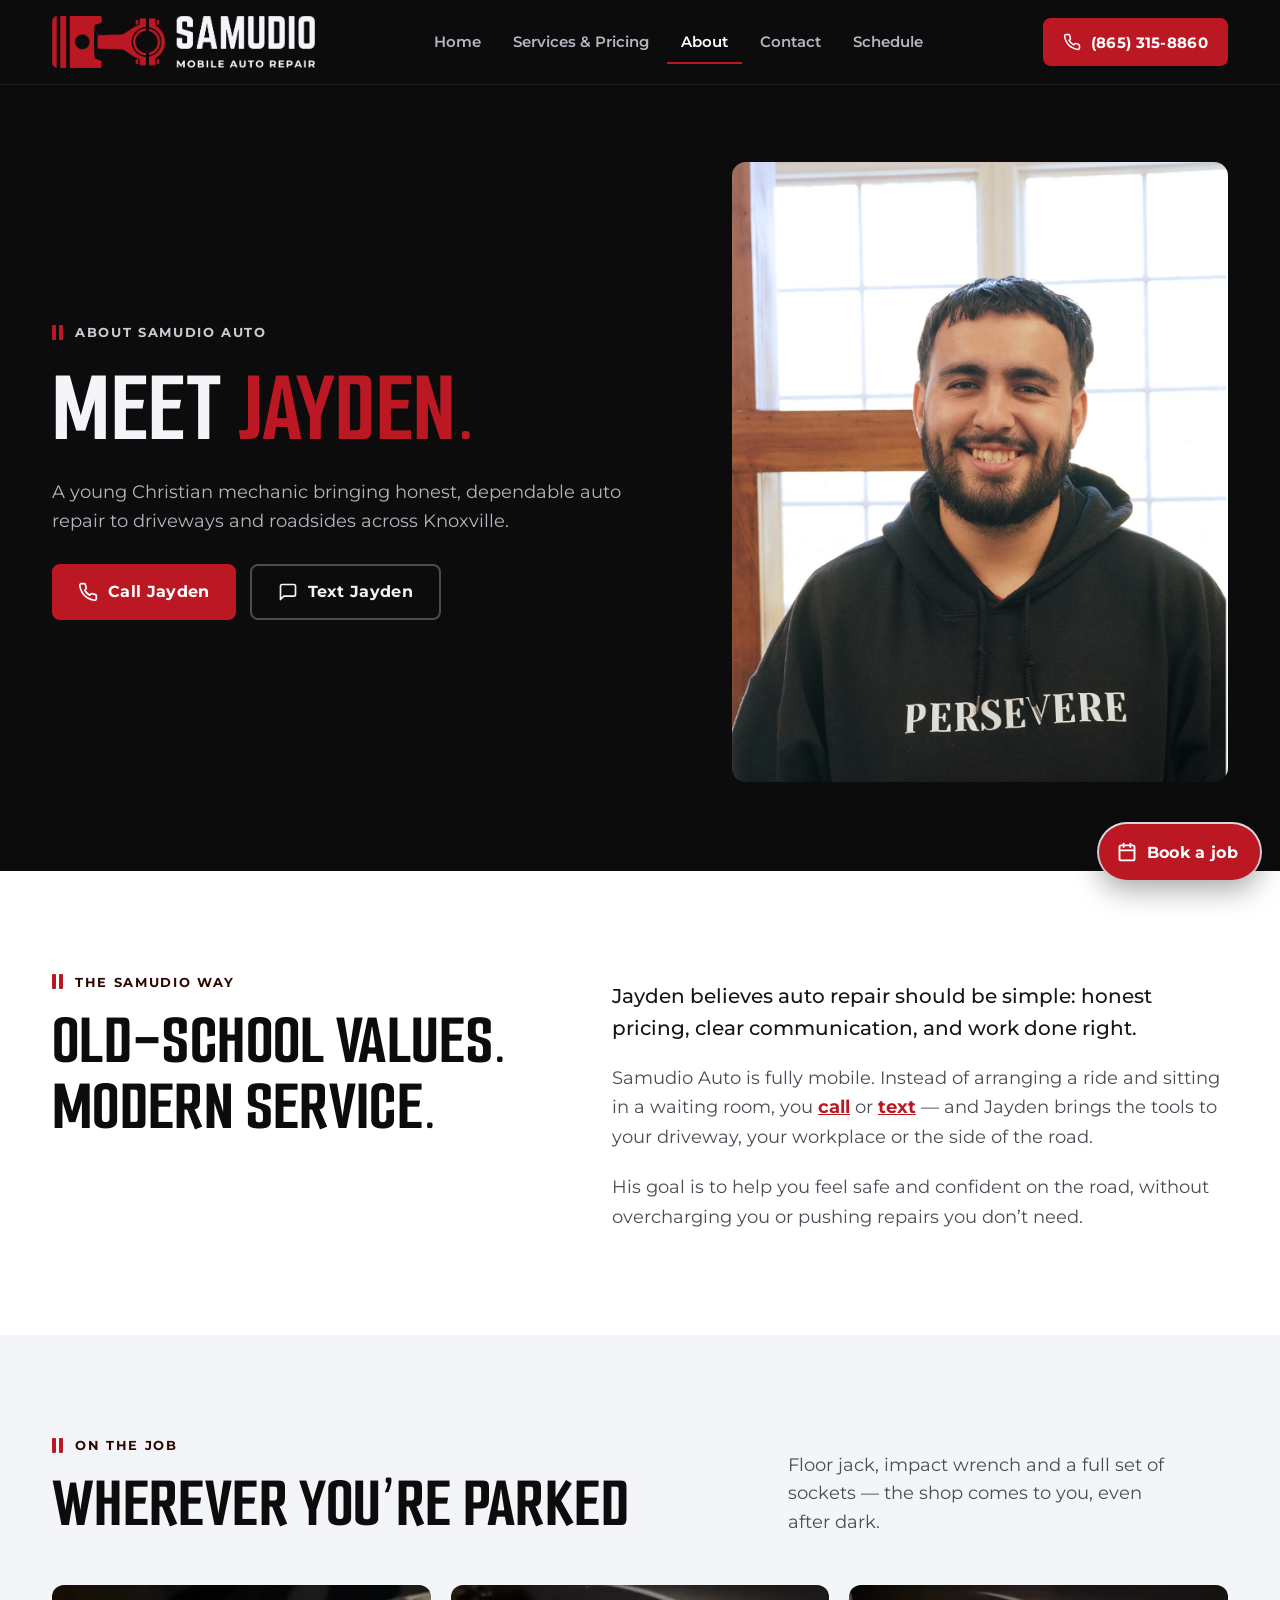
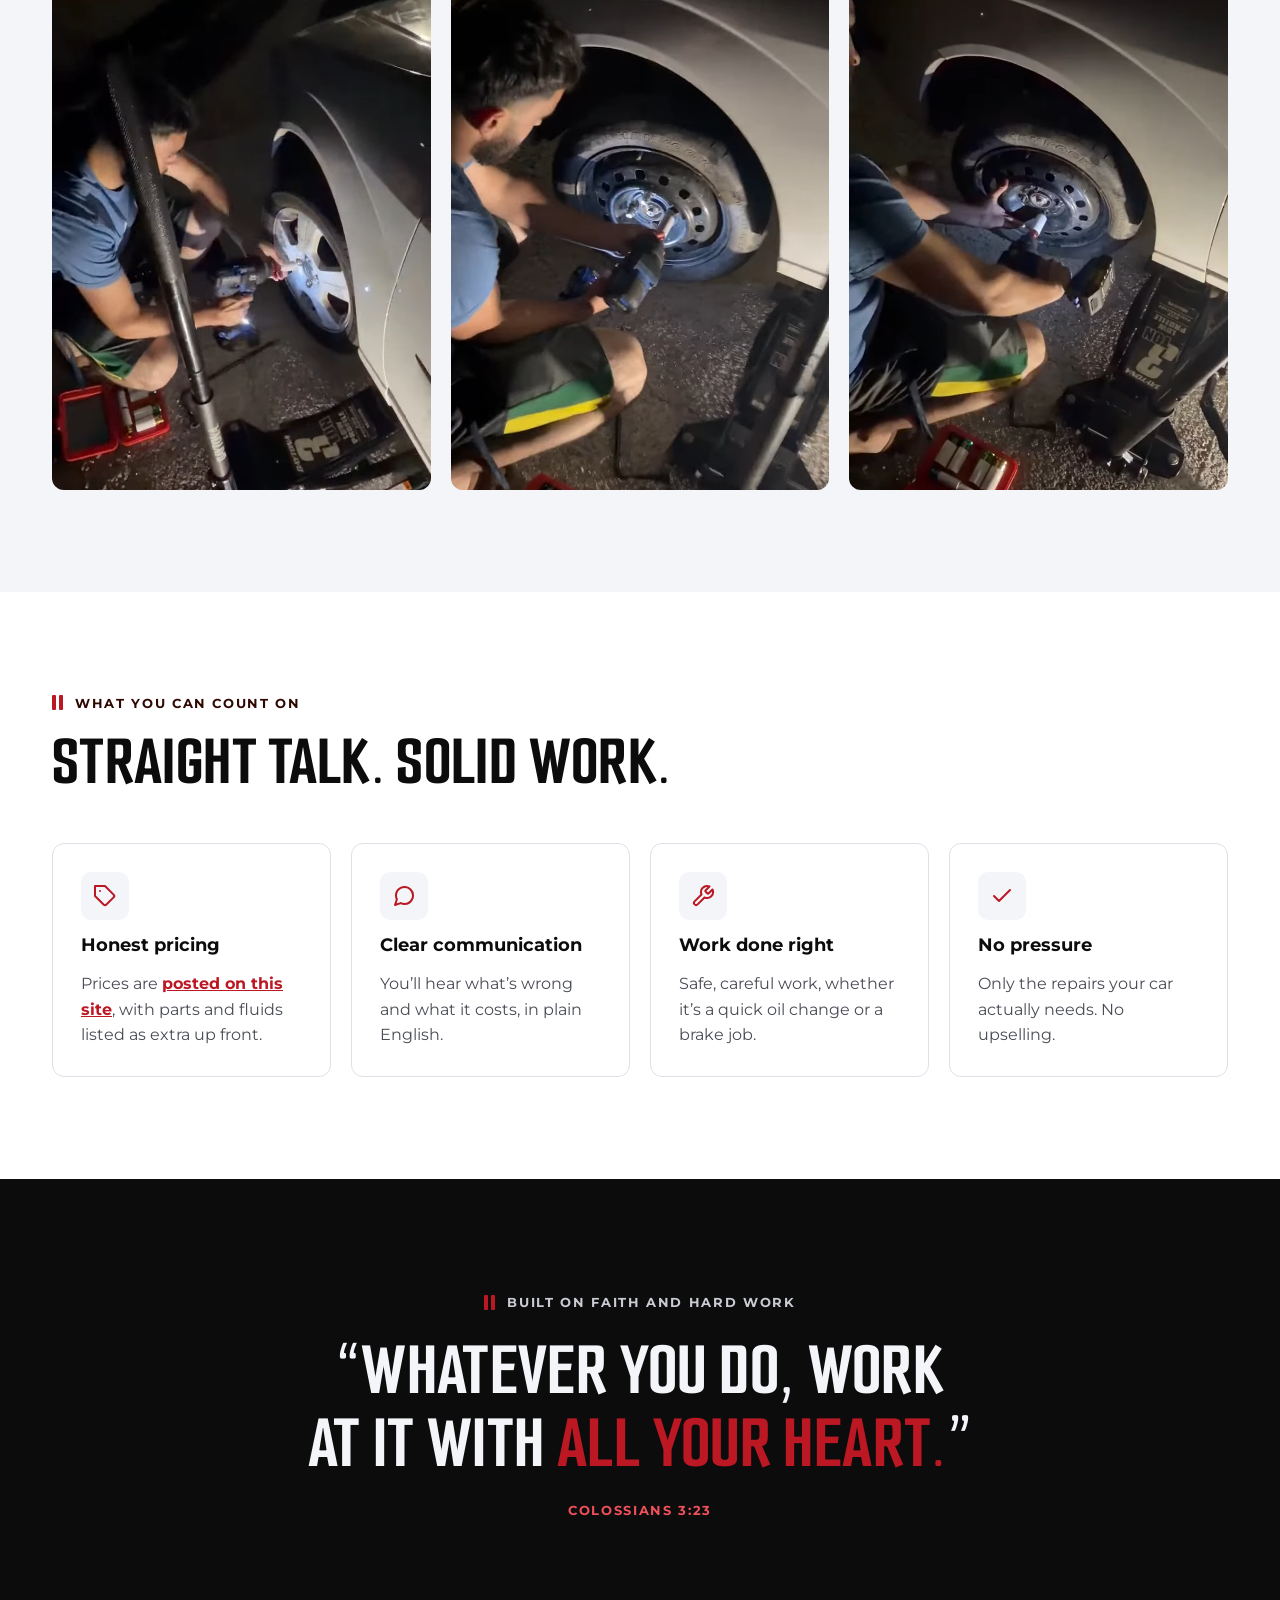
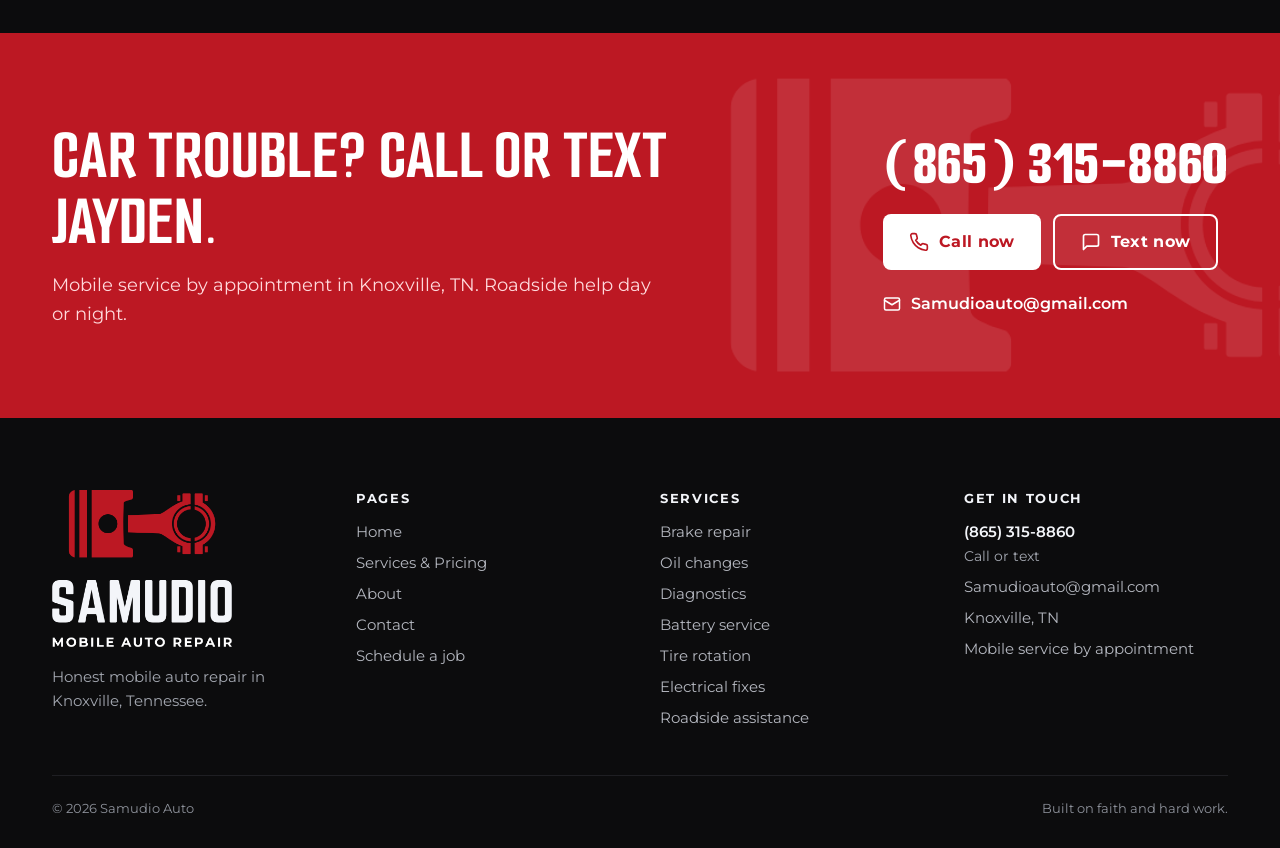
==== commit f5fcf258: "Add Koalendar booking and floating Book a job button - Schedule a job on Home and Contact now embeds" ====
--- a/site/about.html
+++ b/site/about.html
@@ -188,6 +188,11 @@
 </footer>
 
 </div>
+<a href="https://koalendar.com/e/samudioauto" class="book-fab" target="_blank" rel="noopener" aria-haspopup="dialog"><svg aria-hidden="true" width="20" height="20" viewBox="0 0 24 24" fill="none" stroke="currentColor" stroke-width="2.25" stroke-linecap="round" stroke-linejoin="round"><rect x="3" y="4" width="18" height="18" rx="2"></rect><path d="M16 2v4M8 2v4M3 10h18"></path></svg><span>Book a job</span></a>
+<dialog class="book-dialog" aria-label="Book a job with Samudio Auto">
+<div class="book-dialog__bar"><span>Book a job</span><button type="button" class="book-dialog__close" aria-label="Close booking"><svg aria-hidden="true" width="22" height="22" viewBox="0 0 24 24" fill="none" stroke="currentColor" stroke-width="2.25" stroke-linecap="round"><path d="M6 6l12 12M18 6L6 18"></path></svg></button></div>
+<iframe title="Samudio Auto booking calendar" data-src="https://koalendar.com/e/samudioauto?embed=true" loading="lazy"></iframe>
+</dialog>
 <div class="mobile-callbar">
 <a class="cb-call" href="tel:+18653158860"><svg aria-hidden="true" width="18" height="18" viewBox="0 0 24 24" fill="none" stroke="currentColor" stroke-width="2" stroke-linecap="round" stroke-linejoin="round"><path d="M22 16.92v3a2 2 0 0 1-2.18 2 19.79 19.79 0 0 1-8.63-3.07 19.5 19.5 0 0 1-6-6 19.79 19.79 0 0 1-3.07-8.67A2 2 0 0 1 4.11 2h3a2 2 0 0 1 2 1.72 12.84 12.84 0 0 0 .7 2.81 2 2 0 0 1-.45 2.11L8.09 9.91a16 16 0 0 0 6 6l1.27-1.27a2 2 0 0 1 2.11-.45 12.84 12.84 0 0 0 2.81.7A2 2 0 0 1 22 16.92z"></path></svg>Call</a>
 <a class="cb-text" href="sms:+18653158860"><svg aria-hidden="true" width="18" height="18" viewBox="0 0 24 24" fill="none" stroke="currentColor" stroke-width="2" stroke-linecap="round" stroke-linejoin="round"><path d="M21 15a2 2 0 0 1-2 2H7l-4 4V5a2 2 0 0 1 2-2h14a2 2 0 0 1 2 2z"></path></svg>Text</a>
--- a/site/assets/site.css
+++ b/site/assets/site.css
@@ -143,6 +143,45 @@
 @keyframes piston-land { from { transform: rotate(-900deg) scale(0.4); opacity: 0; } 20% { opacity: 1; } to { transform: rotate(0) scale(1); opacity: 1; } }
 @keyframes wordmark-rise { from { opacity: 0; transform: translateY(16px); } to { opacity: 1; transform: none; } }
 
-.schedule-error:empty { display: none; }
 
 footer a:hover { text-decoration: underline !important; color: #FFFFFF !important; }
+
+/* ---------- Floating "Book a job" button + booking dialog ---------- */
+.book-fab {
+  position: fixed; right: 20px; bottom: 20px; z-index: 900;
+  display: inline-flex; align-items: center; gap: 10px;
+  min-height: 56px; padding: 0 22px 0 18px; box-sizing: border-box;
+  border-radius: 999px; background: var(--red); color: #FFFFFF !important;
+  font-family: var(--font-body); font-size: 16px; font-weight: 700; letter-spacing: 0.02em;
+  text-decoration: none; box-shadow: 0 10px 28px rgba(12, 12, 13, 0.35), 0 0 0 2px rgba(255, 255, 255, 0.9);
+  transition: transform 0.25s ease, opacity 0.25s ease, background-color 0.2s ease;
+}
+.book-fab:hover { background: var(--red-dark); transform: translateY(-2px); }
+.book-fab.is-hidden { opacity: 0; transform: translateY(16px); pointer-events: none; }
+@media (max-width: 820px) {
+  /* Sit above the fixed Call/Text bar. */
+  .book-fab { bottom: calc(84px + env(safe-area-inset-bottom, 0px)); right: 16px; min-height: 52px; }
+}
+.book-dialog {
+  width: min(960px, calc(100vw - 32px)); height: min(820px, calc(100dvh - 32px));
+  max-width: none; max-height: none; padding: 0; border: 0; border-radius: 14px;
+  background: #FFFFFF; overflow: hidden; display: none; flex-direction: column;
+}
+.book-dialog[open] { display: flex; }
+.book-dialog::backdrop { background: rgba(12, 12, 13, 0.72); }
+.book-dialog__bar {
+  display: flex; align-items: center; justify-content: space-between;
+  padding: 10px 10px 10px 20px; background: var(--ink); color: var(--steel);
+  font-family: var(--font-display); font-weight: 700; font-size: 28px; text-transform: uppercase; line-height: 1;
+}
+.book-dialog__close {
+  display: flex; align-items: center; justify-content: center; width: 44px; height: 44px;
+  border: 0; border-radius: 8px; background: transparent; color: var(--steel); cursor: pointer;
+}
+.book-dialog__close:hover { background: var(--char); }
+.book-dialog iframe { flex: 1; width: 100%; border: 0; }
+html.book-open { overflow: hidden; }
+@media (max-width: 600px) {
+  .book-dialog { width: 100vw; height: 100dvh; border-radius: 0; }
+}
+@media (prefers-reduced-motion: reduce) { .book-fab { transition: none; } }
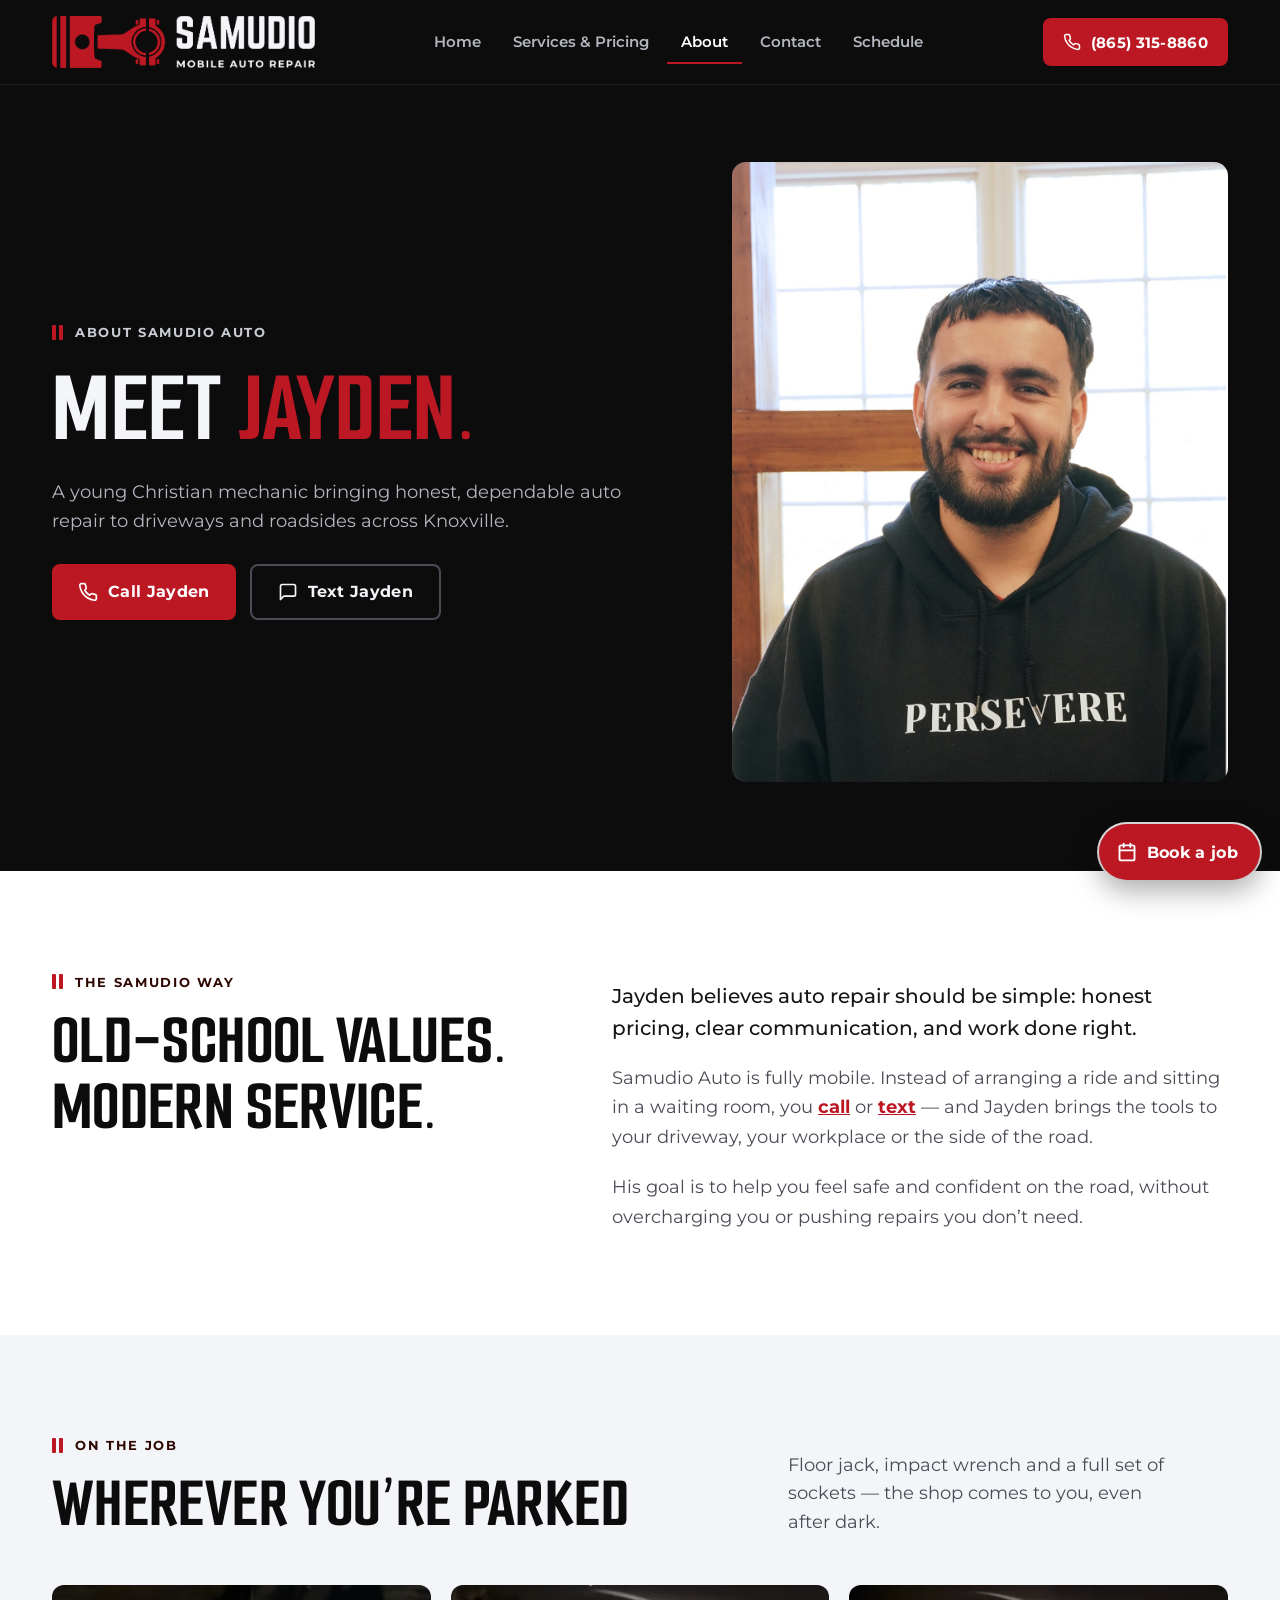
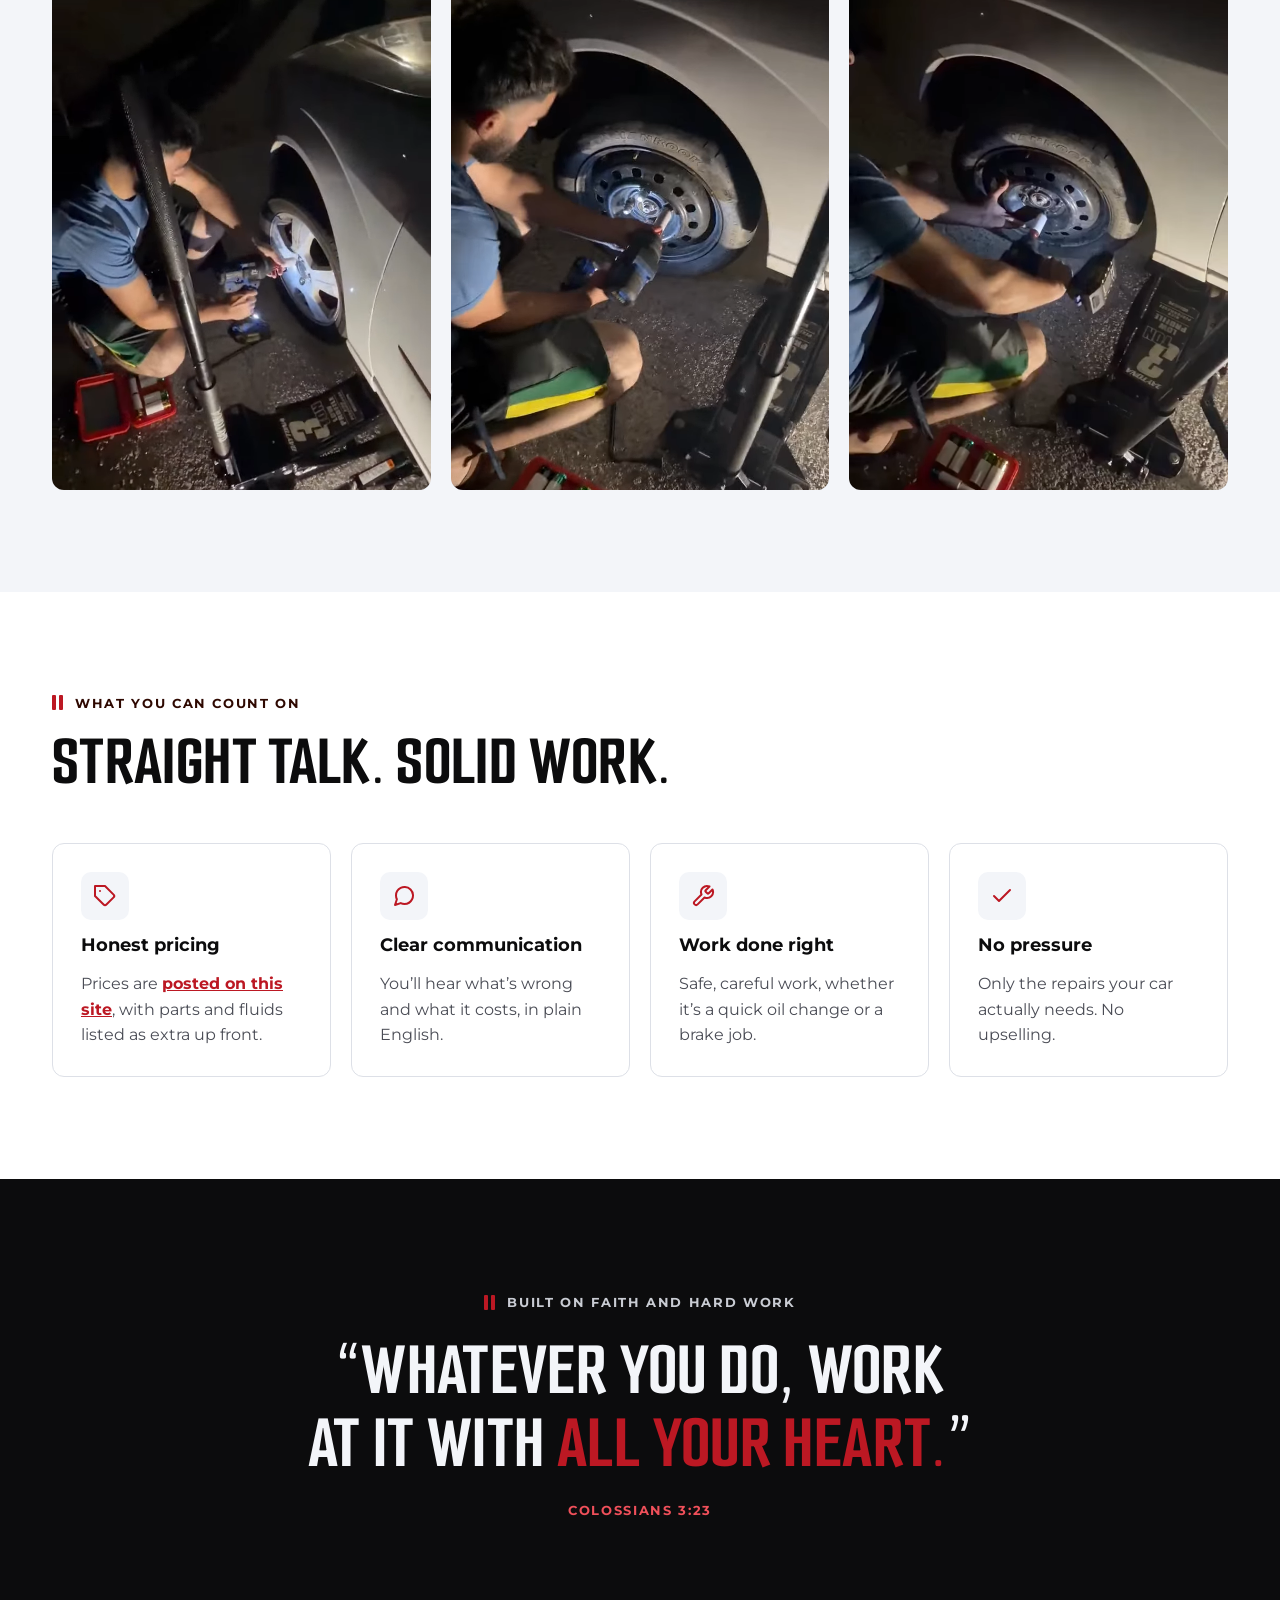
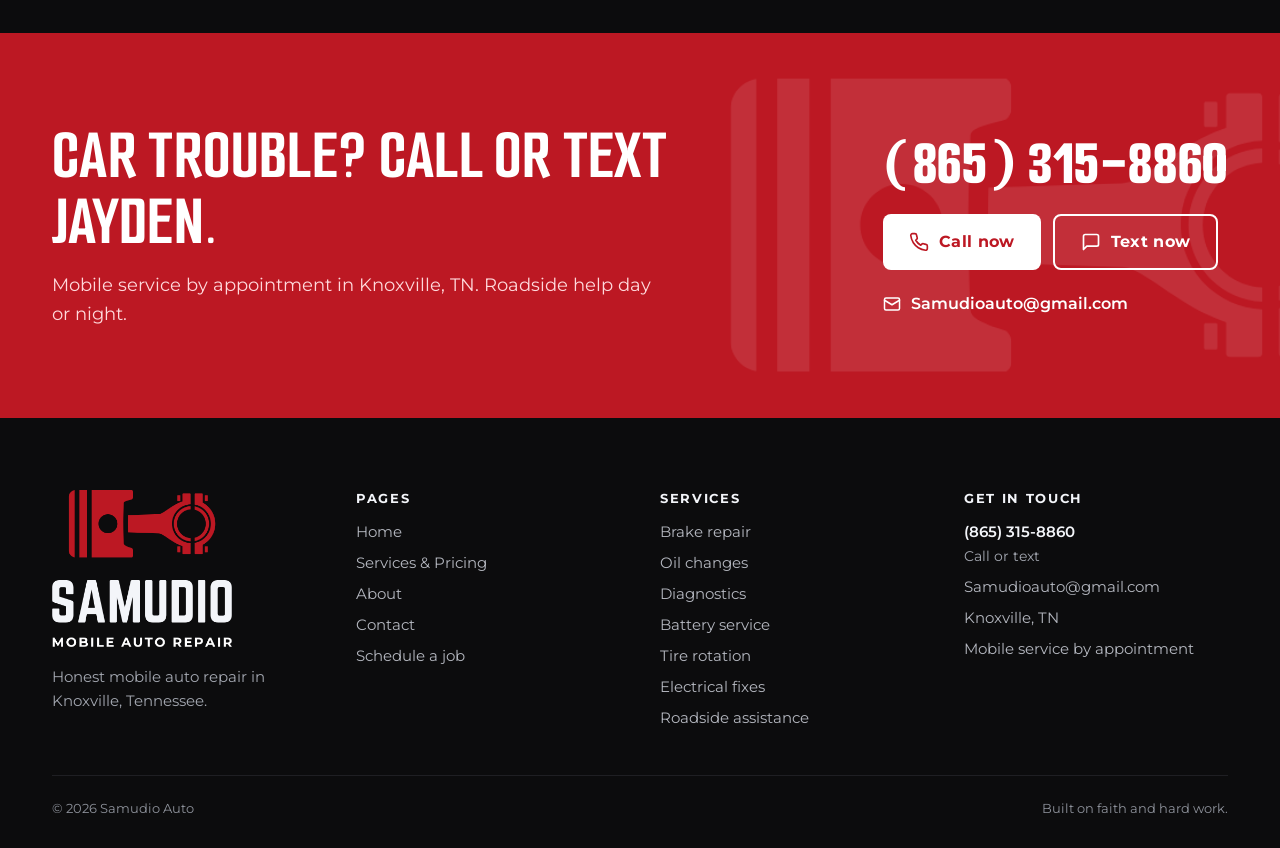
==== commit 42bc4058: "Keep the header pinned to the top while scrolling Header is sticky on every page with a soft shadow " ====
--- a/site/about.html
+++ b/site/about.html
@@ -18,7 +18,7 @@
 <div class="wipe" aria-hidden="true"><div class="wipe-panel"><div class="wipe-mark"><img class="wipe-piston" src="assets/logo/samudio-piston-red.png" alt="" width="558" height="257"><img class="wipe-wordmark" src="assets/logo/samudio-wordmark-light.png" alt="" width="684" height="254"></div></div></div>
 <div style="display: flex; flex-direction: column; min-height: 100vh; background: #FFFFFF; color: #16161A; font-family: 'Montserrat', 'Helvetica Neue', Arial, sans-serif; -webkit-font-smoothing: antialiased">
 
-<header style="background: #0C0C0D; border-bottom: 1px solid #1F1F23">
+<header class="site-header" style="background: #0C0C0D; border-bottom: 1px solid #1F1F23">
 <div style="max-width: 1240px; margin: 0 auto; padding: 16px clamp(20px, 4vw, 32px); box-sizing: border-box; display: flex; flex-wrap: wrap; align-items: center; justify-content: space-between; gap: 12px 32px">
 <a href="index.html" aria-label="Samudio Auto home" style="display: flex; align-items: center; text-decoration: none"><img src="assets/logo/samudio-logo-horizontal-light.png" alt="Samudio Mobile Auto Repair" width="263" height="52" style="display: block; height: 52px; width: auto"></a>
 <button type="button" class="menu-btn" aria-controls="site-nav" aria-expanded="false" aria-label="Open menu"><svg aria-hidden="true" width="22" height="22" viewBox="0 0 24 24" fill="none" stroke="currentColor" stroke-width="2" stroke-linecap="round" stroke-linejoin="round"><path d="M3 6h18M3 12h18M3 18h18"></path></svg></button>
--- a/site/assets/site.css
+++ b/site/assets/site.css
@@ -185,3 +185,13 @@
   .book-dialog { width: 100vw; height: 100dvh; border-radius: 0; }
 }
 @media (prefers-reduced-motion: reduce) { .book-fab { transition: none; } }
+
+/* ---------- Sticky header ----------
+   The header stays pinned to the top while you scroll. scroll-padding keeps
+   in-page jumps (like #schedule) from landing underneath it. */
+.site-header {
+  position: sticky; top: 0; z-index: 800;
+  transition: box-shadow 0.2s ease;
+}
+html.is-scrolled .site-header { box-shadow: 0 6px 20px rgba(0, 0, 0, 0.35); }
+html { scroll-padding-top: 100px; }
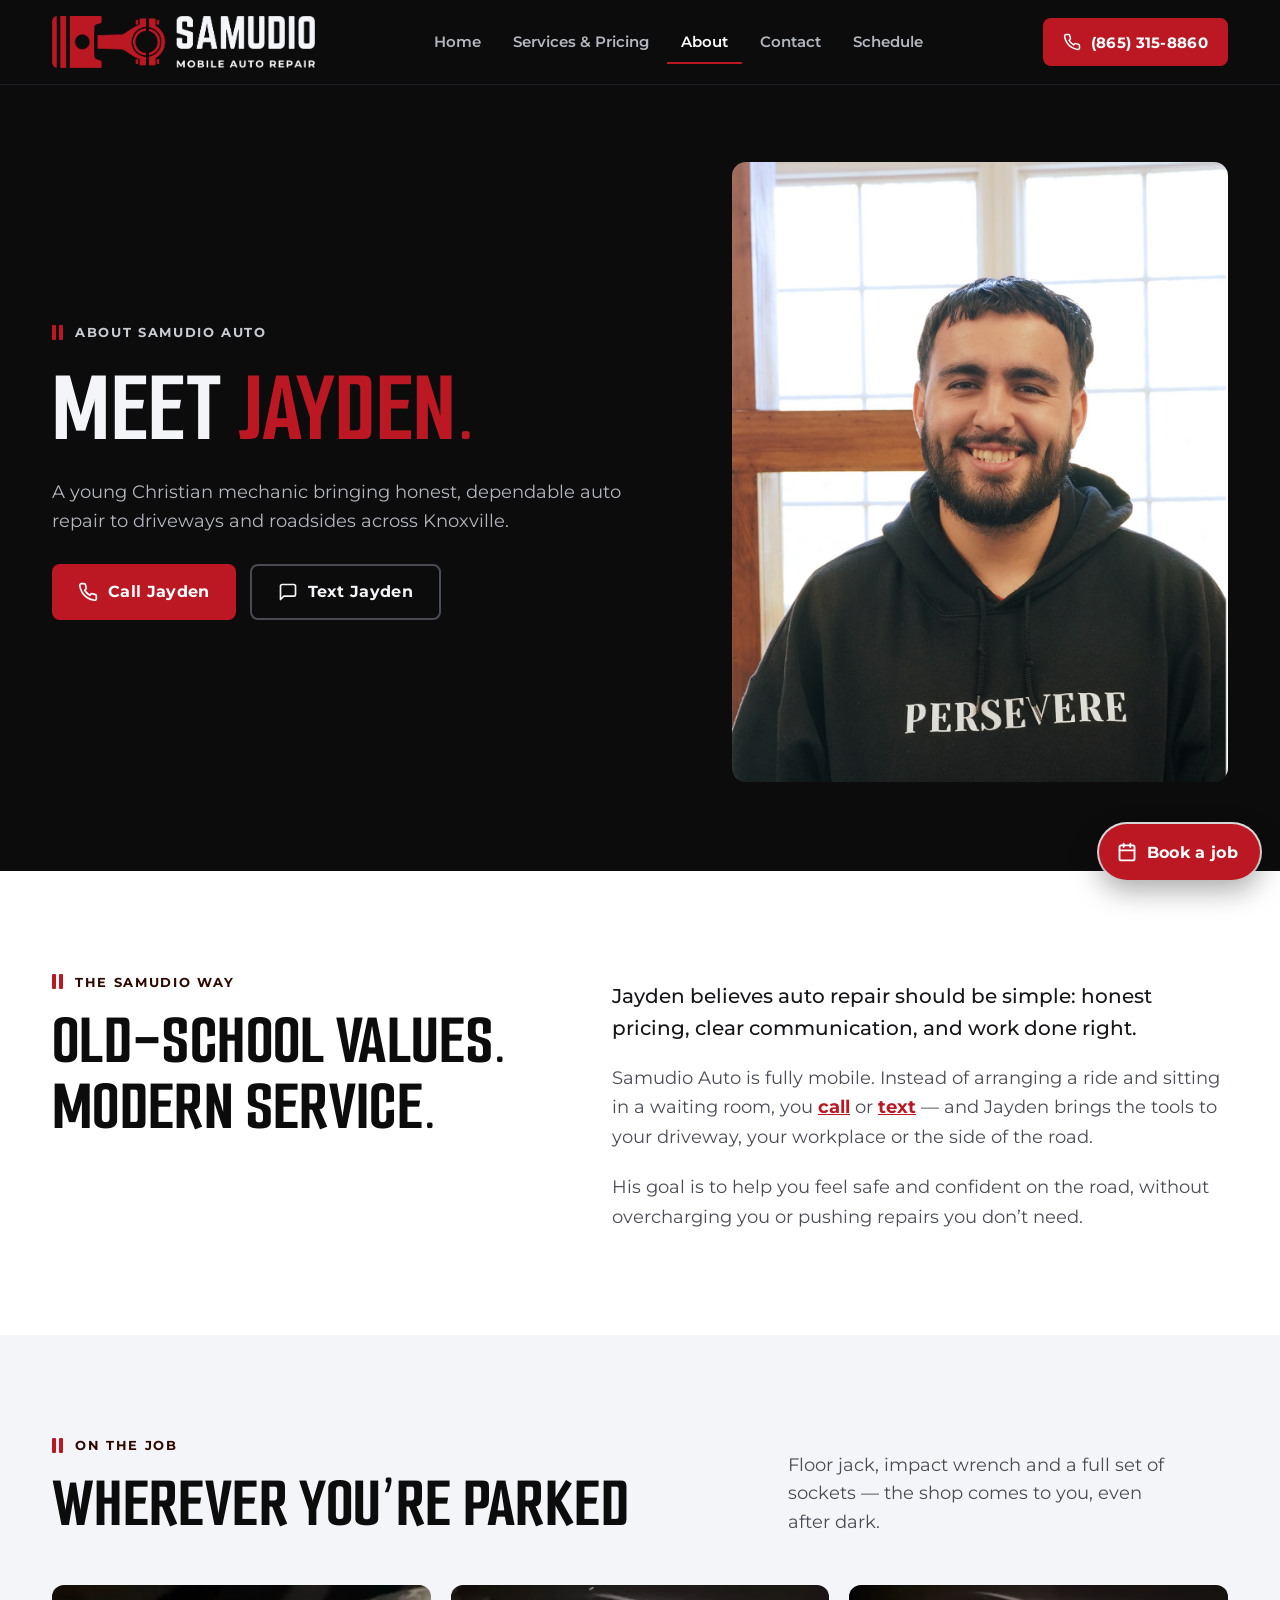
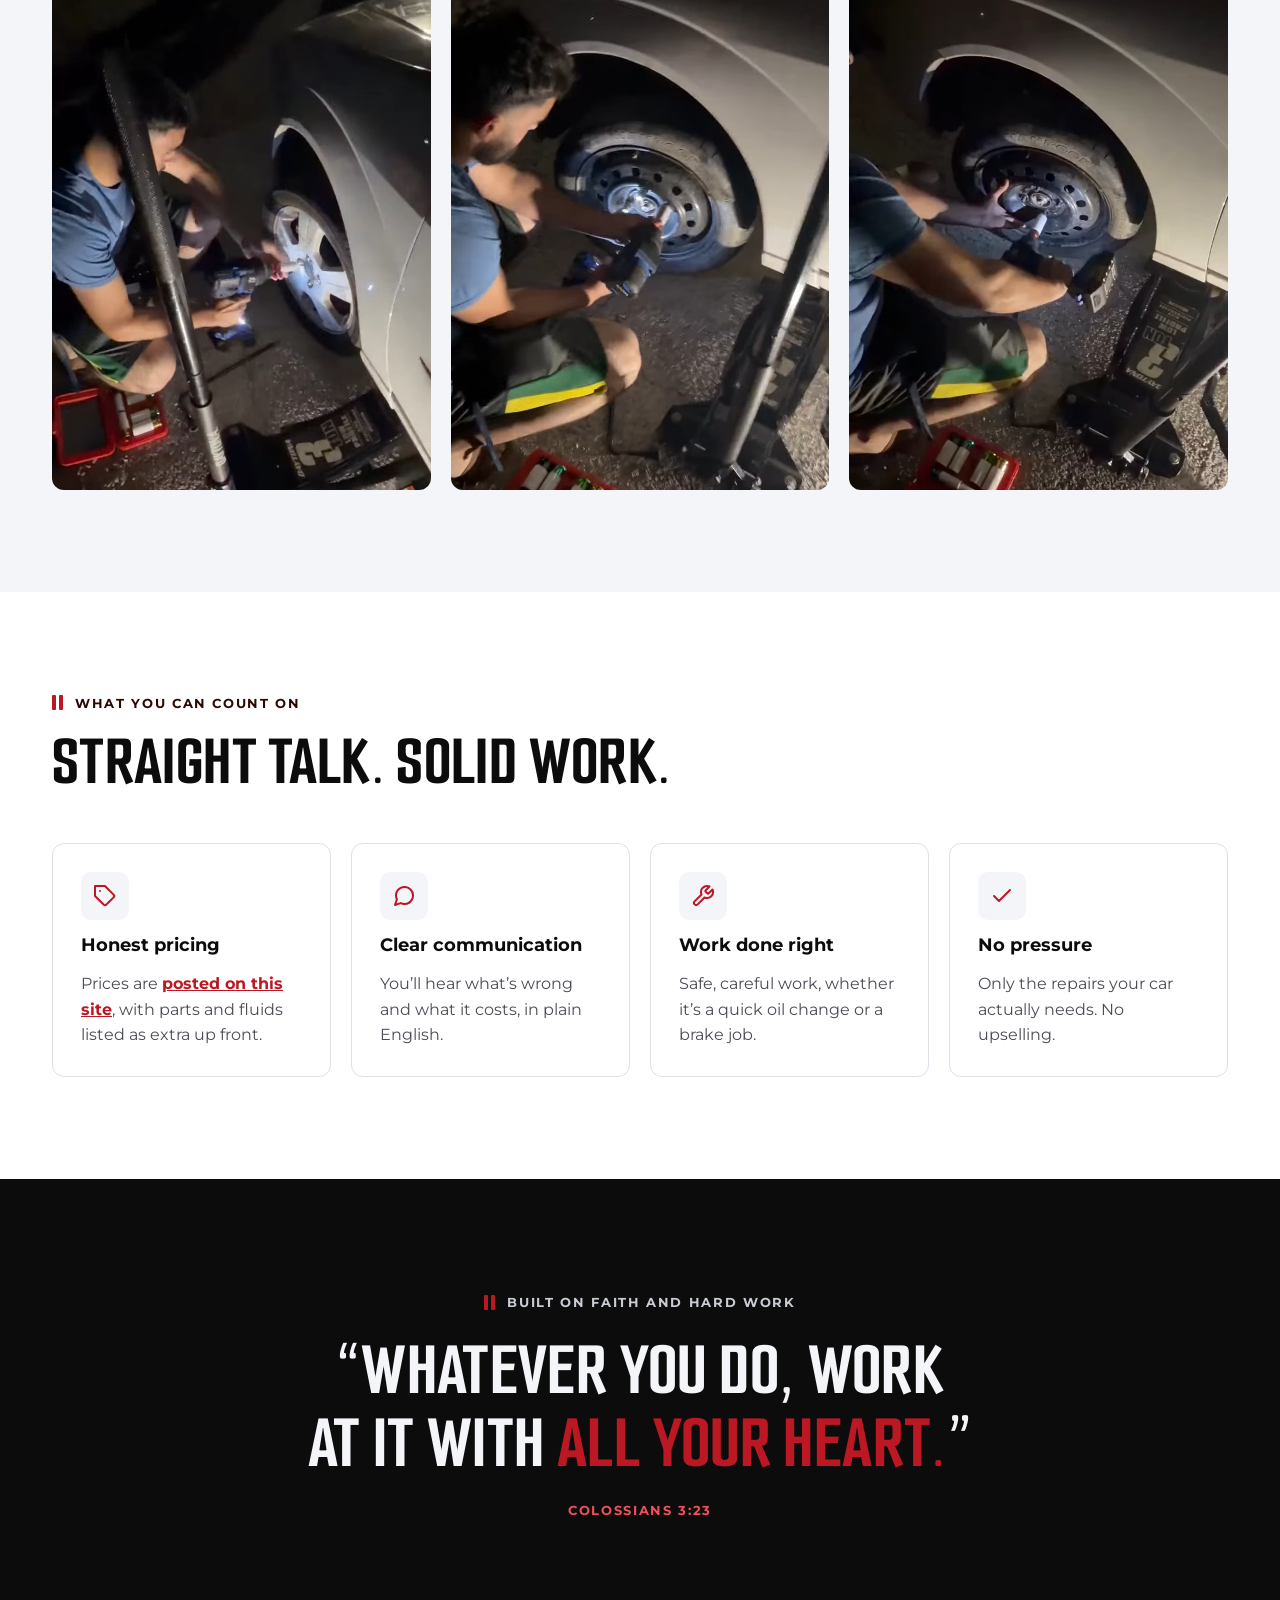
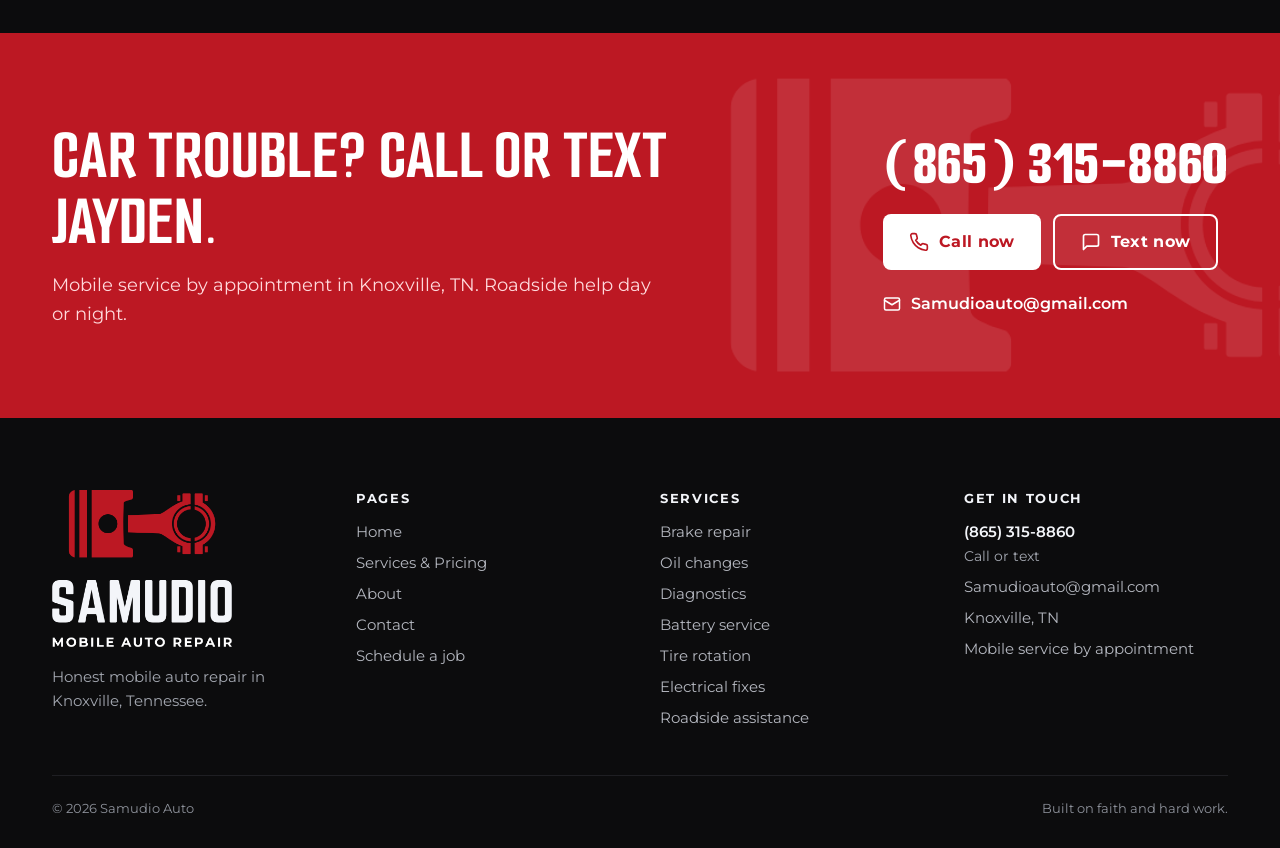
==== commit 44b10ab7: "Match phone layout to the design reference; add SEO and share tags Phone (<=600px): full-width butto" ====
--- a/site/about.html
+++ b/site/about.html
@@ -6,6 +6,15 @@
 <title>About Jayden | Samudio Auto</title>
 <meta name="description" content="Meet Jayden, the mechanic behind Samudio Auto — honest pricing, clear communication and work done right, at your driveway or roadside in Knoxville, TN.">
 <meta name="theme-color" content="#0C0C0D">
+<meta property="og:type" content="website">
+<meta property="og:site_name" content="Samudio Auto">
+<meta property="og:title" content="About Jayden | Samudio Auto">
+<meta property="og:description" content="Meet Jayden, the mechanic behind Samudio Auto — honest pricing, clear communication and work done right, at your driveway or roadside in Knoxville, TN.">
+<meta property="og:image" content="/assets/og-image.jpg">
+<meta property="og:image:width" content="1200">
+<meta property="og:image:height" content="630">
+<meta property="og:image:alt" content="Jayden beside the Samudio Mobile Auto Repair logo">
+<meta name="twitter:card" content="summary_large_image">
 <link rel="icon" type="image/png" href="assets/favicon.png">
 <link rel="apple-touch-icon" href="assets/apple-touch-icon.png">
 <link rel="preconnect" href="https://fonts.googleapis.com">
@@ -41,7 +50,7 @@
 <p style="margin: 0; display: flex; align-items: center; gap: 12px; font-size: 13px; font-weight: 700; letter-spacing: 0.127em; text-transform: uppercase; color: #C9CCD3"><span aria-hidden="true" style="display: flex; gap: 3px"><span style="display: block; width: 4px; height: 15px; border-radius: 1px; background: #BC1823"></span><span style="display: block; width: 4px; height: 15px; border-radius: 1px; background: #BC1823"></span></span><span>About Samudio Auto</span></p>
 <h1 id="page-title" style="margin: 0; font-family: 'Smooch Sans', 'Arial Narrow', sans-serif; font-weight: 700; font-size: clamp(56px, 8vw, 120px); line-height: 0.88; letter-spacing: 0.005em; text-transform: uppercase; color: #F3F5F9">Meet <span style="color: #BC1823">Jayden.</span></h1>
 <p style="margin: 0; max-width: 34em; font-size: clamp(17px, 1.4vw, 20px); line-height: 1.6; color: #B4B7BF; text-wrap: pretty">A young Christian mechanic bringing honest, dependable auto repair to driveways and roadsides across Knoxville.</p>
-<div style="display: flex; flex-wrap: wrap; gap: 14px; margin-top: 4px">
+<div class="btn-row" style="display: flex; flex-wrap: wrap; gap: 14px; margin-top: 4px">
 <a href="tel:+18653158860" style="display: inline-flex; align-items: center; justify-content: center; gap: 10px; min-height: 56px; padding: 0 26px; box-sizing: border-box; border-radius: 8px; background: #BC1823; color: #FFFFFF; font-size: 16px; font-weight: 700; letter-spacing: 0.02em; text-decoration: none"><svg aria-hidden="true" width="20" height="20" viewBox="0 0 24 24" fill="none" stroke="currentColor" stroke-width="2" stroke-linecap="round" stroke-linejoin="round"><path d="M22 16.92v3a2 2 0 0 1-2.18 2 19.79 19.79 0 0 1-8.63-3.07 19.5 19.5 0 0 1-6-6 19.79 19.79 0 0 1-3.07-8.67A2 2 0 0 1 4.11 2h3a2 2 0 0 1 2 1.72 12.84 12.84 0 0 0 .7 2.81 2 2 0 0 1-.45 2.11L8.09 9.91a16 16 0 0 0 6 6l1.27-1.27a2 2 0 0 1 2.11-.45 12.84 12.84 0 0 0 2.81.7A2 2 0 0 1 22 16.92z"></path></svg><span>Call Jayden</span></a>
 <a href="sms:+18653158860" style="display: inline-flex; align-items: center; justify-content: center; gap: 10px; min-height: 56px; padding: 0 26px; box-sizing: border-box; border-radius: 8px; border: 2px solid #4A4C55; color: #F3F5F9; font-size: 16px; font-weight: 700; letter-spacing: 0.02em; text-decoration: none"><svg aria-hidden="true" width="20" height="20" viewBox="0 0 24 24" fill="none" stroke="currentColor" stroke-width="2" stroke-linecap="round" stroke-linejoin="round"><path d="M21 15a2 2 0 0 1-2 2H7l-4 4V5a2 2 0 0 1 2-2h14a2 2 0 0 1 2 2z"></path></svg><span>Text Jayden</span></a>
 </div>
@@ -133,7 +142,7 @@
 </div>
 <div style="flex: 0 1 auto; display: flex; flex-direction: column; gap: 18px">
 <a href="tel:+18653158860" style="font-family: 'Smooch Sans', 'Arial Narrow', sans-serif; font-weight: 800; font-size: clamp(48px, 5vw, 72px); line-height: 1; letter-spacing: 0.01em; color: #FFFFFF; text-decoration: none">(865) 315-8860</a>
-<div style="display: flex; flex-wrap: wrap; gap: 12px">
+<div class="btn-row" style="display: flex; flex-wrap: wrap; gap: 12px">
 <a href="tel:+18653158860" style="display: inline-flex; align-items: center; justify-content: center; gap: 10px; min-height: 56px; padding: 0 26px; box-sizing: border-box; border-radius: 8px; background: #FFFFFF; color: #BC1823; font-size: 16px; font-weight: 700; letter-spacing: 0.02em; text-decoration: none"><svg aria-hidden="true" width="20" height="20" viewBox="0 0 24 24" fill="none" stroke="currentColor" stroke-width="2" stroke-linecap="round" stroke-linejoin="round"><path d="M22 16.92v3a2 2 0 0 1-2.18 2 19.79 19.79 0 0 1-8.63-3.07 19.5 19.5 0 0 1-6-6 19.79 19.79 0 0 1-3.07-8.67A2 2 0 0 1 4.11 2h3a2 2 0 0 1 2 1.72 12.84 12.84 0 0 0 .7 2.81 2 2 0 0 1-.45 2.11L8.09 9.91a16 16 0 0 0 6 6l1.27-1.27a2 2 0 0 1 2.11-.45 12.84 12.84 0 0 0 2.81.7A2 2 0 0 1 22 16.92z"></path></svg><span>Call now</span></a>
 <a href="sms:+18653158860" style="display: inline-flex; align-items: center; justify-content: center; gap: 10px; min-height: 56px; padding: 0 26px; box-sizing: border-box; border-radius: 8px; border: 2px solid #FFFFFF; color: #FFFFFF; font-size: 16px; font-weight: 700; letter-spacing: 0.02em; text-decoration: none"><svg aria-hidden="true" width="20" height="20" viewBox="0 0 24 24" fill="none" stroke="currentColor" stroke-width="2" stroke-linecap="round" stroke-linejoin="round"><path d="M21 15a2 2 0 0 1-2 2H7l-4 4V5a2 2 0 0 1 2-2h14a2 2 0 0 1 2 2z"></path></svg><span>Text now</span></a>
 </div>
--- a/site/assets/site.css
+++ b/site/assets/site.css
@@ -195,3 +195,43 @@
 }
 html.is-scrolled .site-header { box-shadow: 0 6px 20px rgba(0, 0, 0, 0.35); }
 html { scroll-padding-top: 100px; }
+
+/* ---------- Phone layout (matches design-reference/home-phone.html) ----------
+   Page markup is inline-styled from the design export, so phone overrides
+   need !important. Desktop is untouched. */
+@media (max-width: 600px) {
+  .site-header img { height: 40px !important; }
+  html { scroll-padding-top: 84px; }
+
+  /* Full-width buttons */
+  .btn-row { flex-direction: column; }
+  .btn-row > a { width: 100%; }
+
+  /* Home hero: copy, buttons, photo, then the price strip */
+  .hero-grid { flex-direction: column; align-items: stretch !important; gap: 28px !important; }
+  .hero-copy { display: contents !important; }
+  .hero-copy > * { order: 1; }
+  .hero-photo { order: 2; flex: none !important; }
+  .hero-stats { order: 3; display: grid !important; grid-template-columns: 1fr 1fr; gap: 20px 16px !important; }
+  .hero-stats > a { margin-left: 0 !important; justify-self: start; align-self: end; }
+
+  /* Compact service cards: icon beside the title */
+  .svc-card {
+    display: grid !important; grid-template-columns: 44px 1fr; gap: 6px 16px !important;
+    padding: 20px !important; align-items: start;
+  }
+  .svc-card > span[aria-hidden] { grid-row: 1 / span 3; width: 44px !important; height: 44px !important; }
+  .svc-card > span[aria-hidden] svg { width: 24px; height: 24px; }
+  .svc-card > h3 { font-size: 28px !important; }
+  .svc-card > p { font-size: 15px !important; }
+  .svc-card > div:last-child { border-top: 0 !important; padding-top: 4px !important; }
+
+  /* Roadside: prices side by side, full-width call button */
+  .roadside-card { padding: 24px 20px !important; }
+  .roadside-card > div:first-child { gap: 14px !important; }
+  .roadside-card > div:first-child > span[aria-hidden] { width: 44px !important; height: 44px !important; }
+  .roadside-card h3 { font-size: 30px !important; }
+  .roadside-prices { display: grid !important; grid-template-columns: 1fr 1fr; gap: 10px !important; width: 100%; }
+  .roadside-prices > div { min-width: 0 !important; padding: 12px 14px !important; }
+  .roadside-prices > a { grid-column: 1 / -1; width: 100%; }
+}
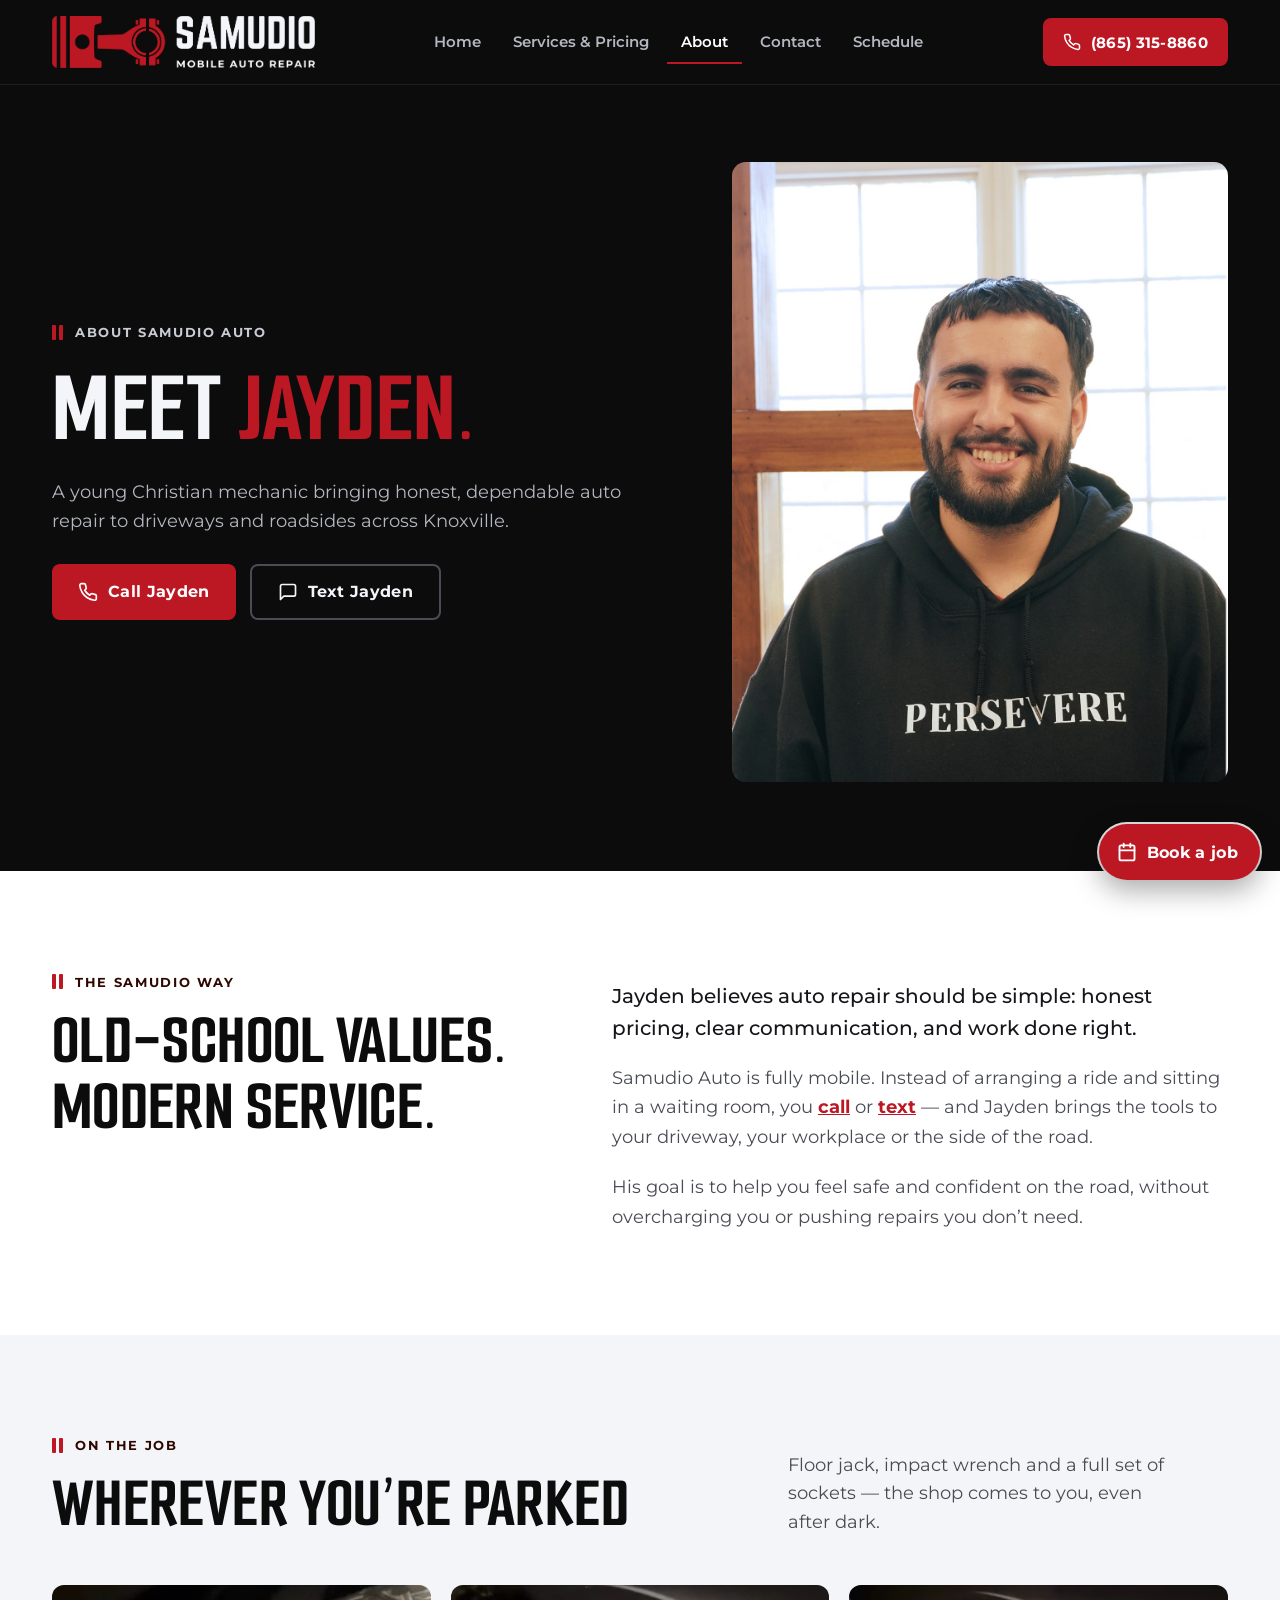
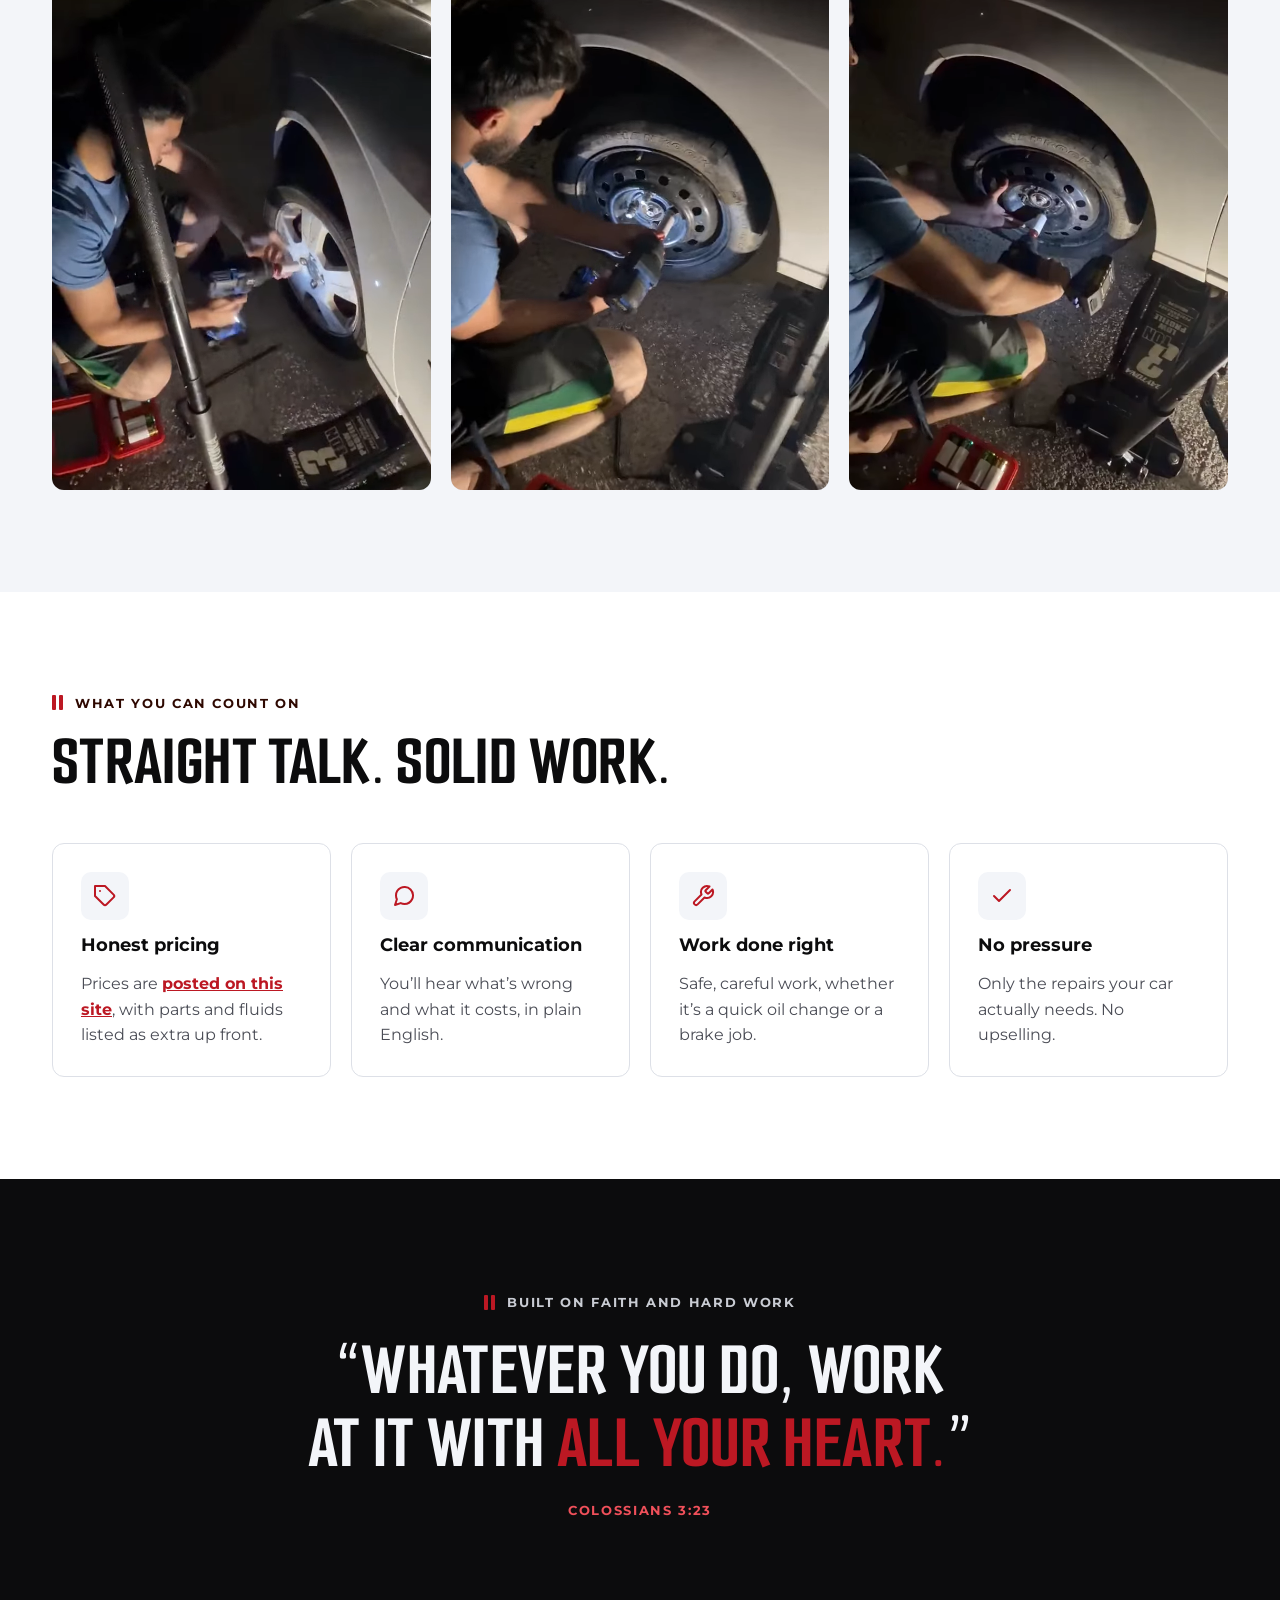
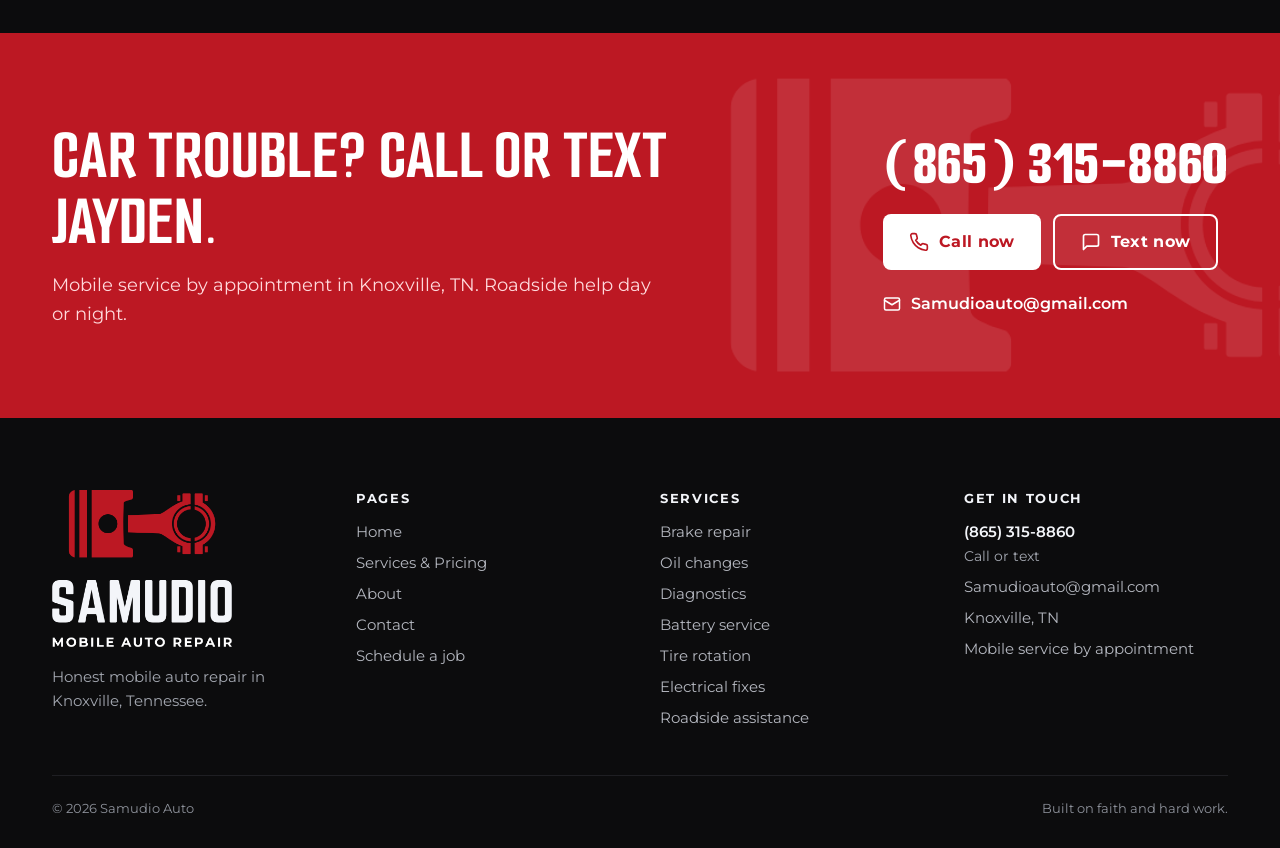
==== commit a4196e66: "Use the live domain for canonical, share and schema URLs Point canonical links, og:url, og:image and" ====
--- a/site/about.html
+++ b/site/about.html
@@ -10,7 +10,9 @@
 <meta property="og:site_name" content="Samudio Auto">
 <meta property="og:title" content="About Jayden | Samudio Auto">
 <meta property="og:description" content="Meet Jayden, the mechanic behind Samudio Auto — honest pricing, clear communication and work done right, at your driveway or roadside in Knoxville, TN.">
-<meta property="og:image" content="/assets/og-image.jpg">
+<link rel="canonical" href="https://samudio-auto.vercel.app/about">
+<meta property="og:url" content="https://samudio-auto.vercel.app/about">
+<meta property="og:image" content="https://samudio-auto.vercel.app/assets/og-image.jpg">
 <meta property="og:image:width" content="1200">
 <meta property="og:image:height" content="630">
 <meta property="og:image:alt" content="Jayden beside the Samudio Mobile Auto Repair logo">
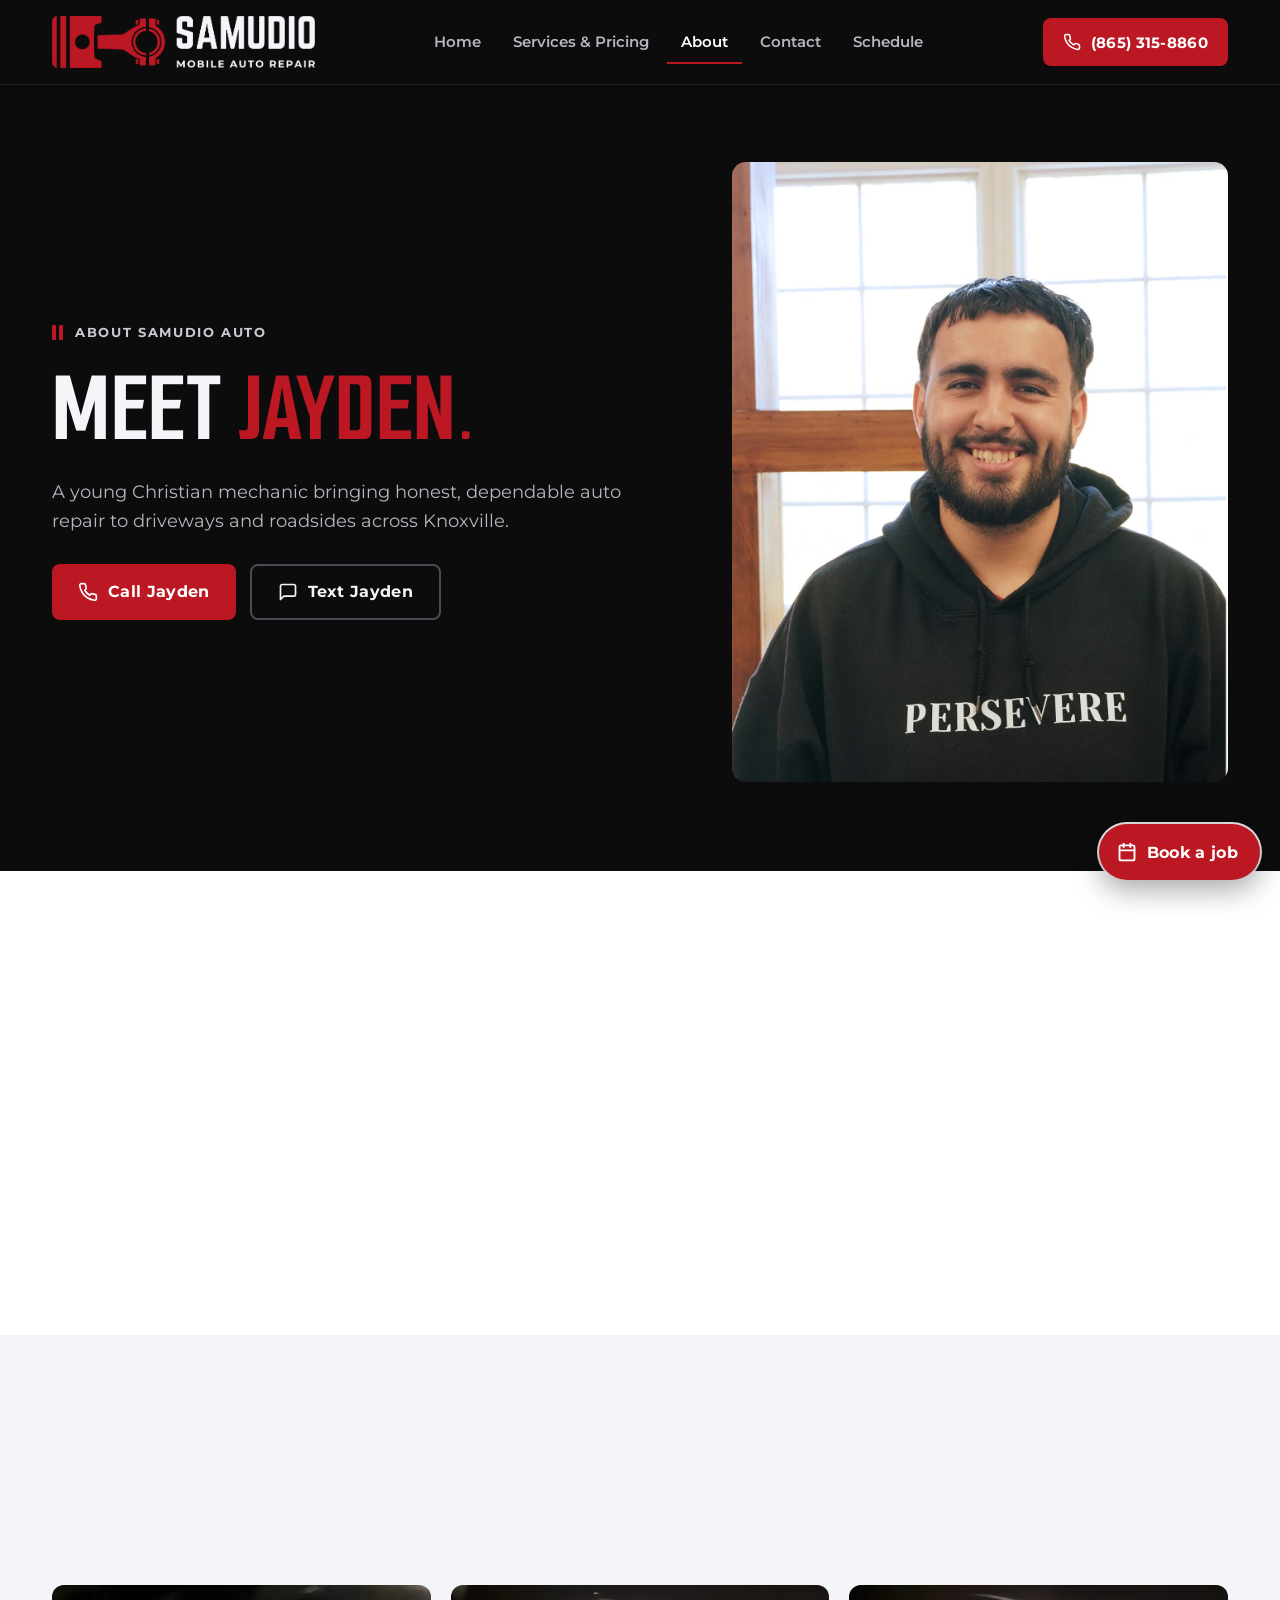
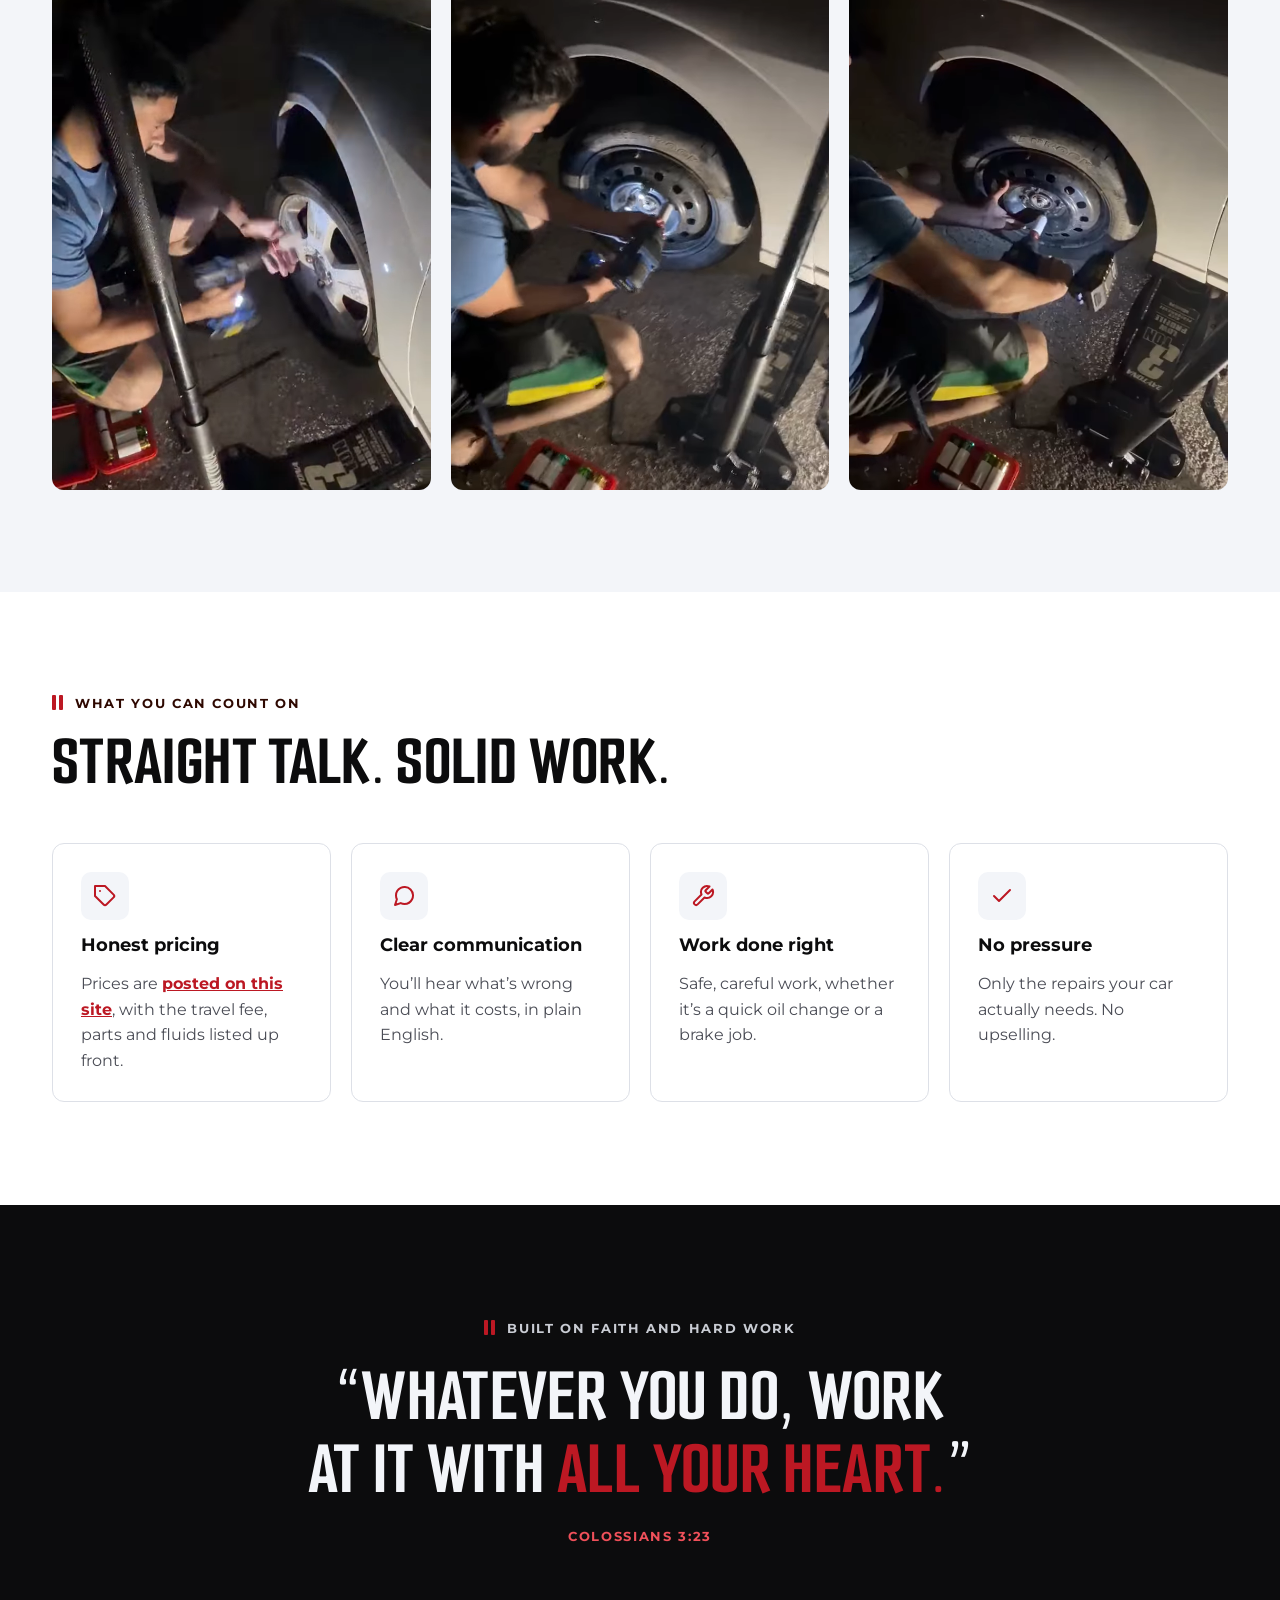
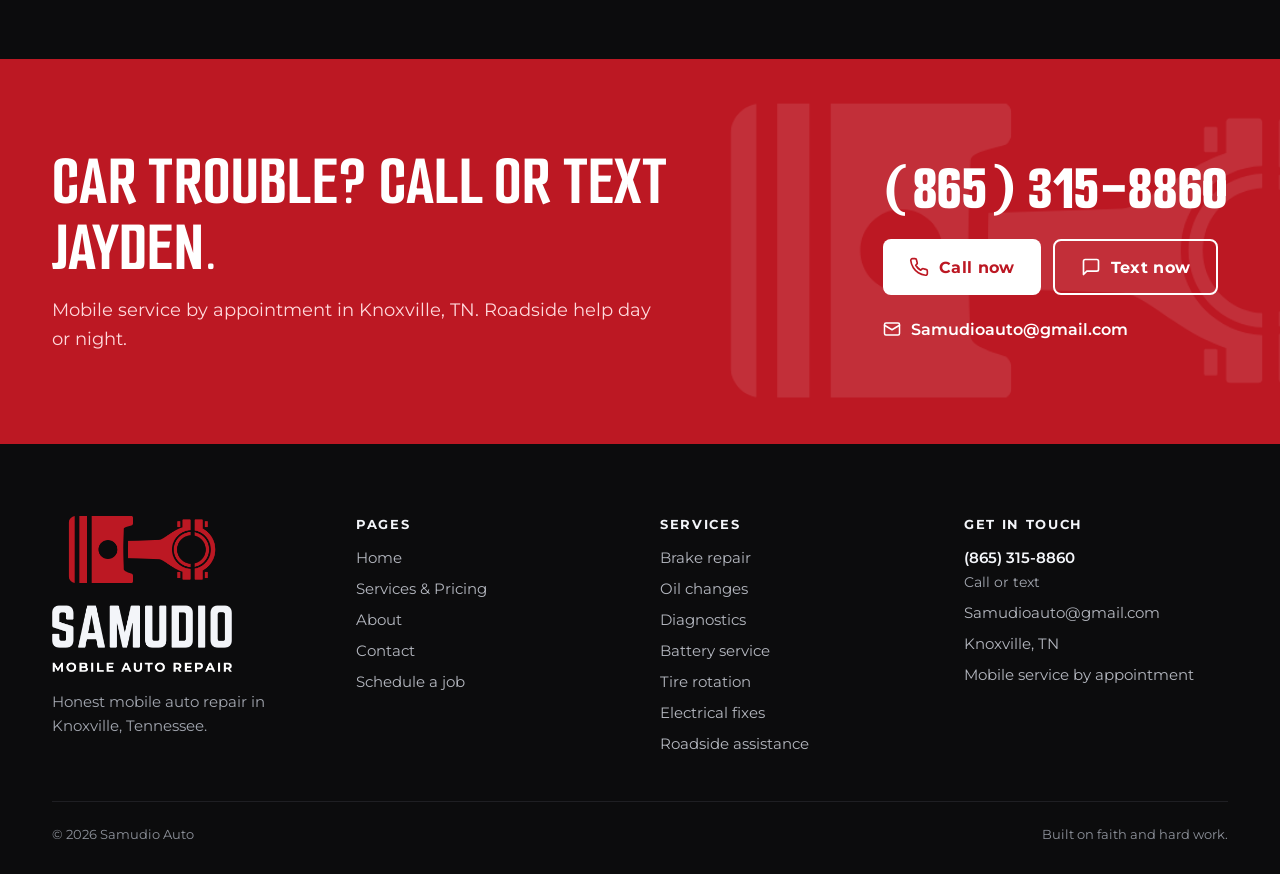
==== commit 1fd448fa: "Say the $50 travel fee is added to each job Jayden's booking page says "$50 Travel fee for each job"" ====
--- a/site/about.html
+++ b/site/about.html
@@ -104,7 +104,7 @@
 <div style="display: flex; flex-direction: column; gap: 14px; padding: 28px; box-sizing: border-box; border: 1px solid #DDE0E7; border-radius: 12px">
 <span aria-hidden="true" style="display: flex; align-items: center; justify-content: center; width: 48px; height: 48px; border-radius: 10px; background: #F3F5F9; color: #BC1823"><svg width="24" height="24" viewBox="0 0 24 24" fill="none" stroke="currentColor" stroke-width="2" stroke-linecap="round" stroke-linejoin="round"><path d="M20.59 13.41l-7.17 7.17a2 2 0 0 1-2.83 0L2 12V2h10l8.59 8.59a2 2 0 0 1 0 2.82z"></path><path d="M7 7h.01"></path></svg></span>
 <h3 style="margin: 0; font-size: 18px; font-weight: 700; line-height: 1.3; color: #0C0C0D">Honest pricing</h3>
-<p style="margin: 0; font-size: 16px; line-height: 1.6; color: #4A4C55">Prices are <a href="services.html" style="font-weight: 700; color: #BC1823">posted on this site</a>, with parts and fluids listed as extra up front.</p>
+<p style="margin: 0; font-size: 16px; line-height: 1.6; color: #4A4C55">Prices are <a href="services.html" style="font-weight: 700; color: #BC1823">posted on this site</a>, with the travel fee, parts and fluids listed up front.</p>
 </div>
 <div style="display: flex; flex-direction: column; gap: 14px; padding: 28px; box-sizing: border-box; border: 1px solid #DDE0E7; border-radius: 12px">
 <span aria-hidden="true" style="display: flex; align-items: center; justify-content: center; width: 48px; height: 48px; border-radius: 10px; background: #F3F5F9; color: #BC1823"><svg width="24" height="24" viewBox="0 0 24 24" fill="none" stroke="currentColor" stroke-width="2" stroke-linecap="round" stroke-linejoin="round"><path d="M21 11.5a8.38 8.38 0 0 1-.9 3.8 8.5 8.5 0 0 1-7.6 4.7 8.38 8.38 0 0 1-3.8-.9L3 21l1.9-5.7a8.38 8.38 0 0 1-.9-3.8 8.5 8.5 0 0 1 4.7-7.6 8.38 8.38 0 0 1 3.8-.9h.5a8.48 8.48 0 0 1 8 8v.5z"></path></svg></span>
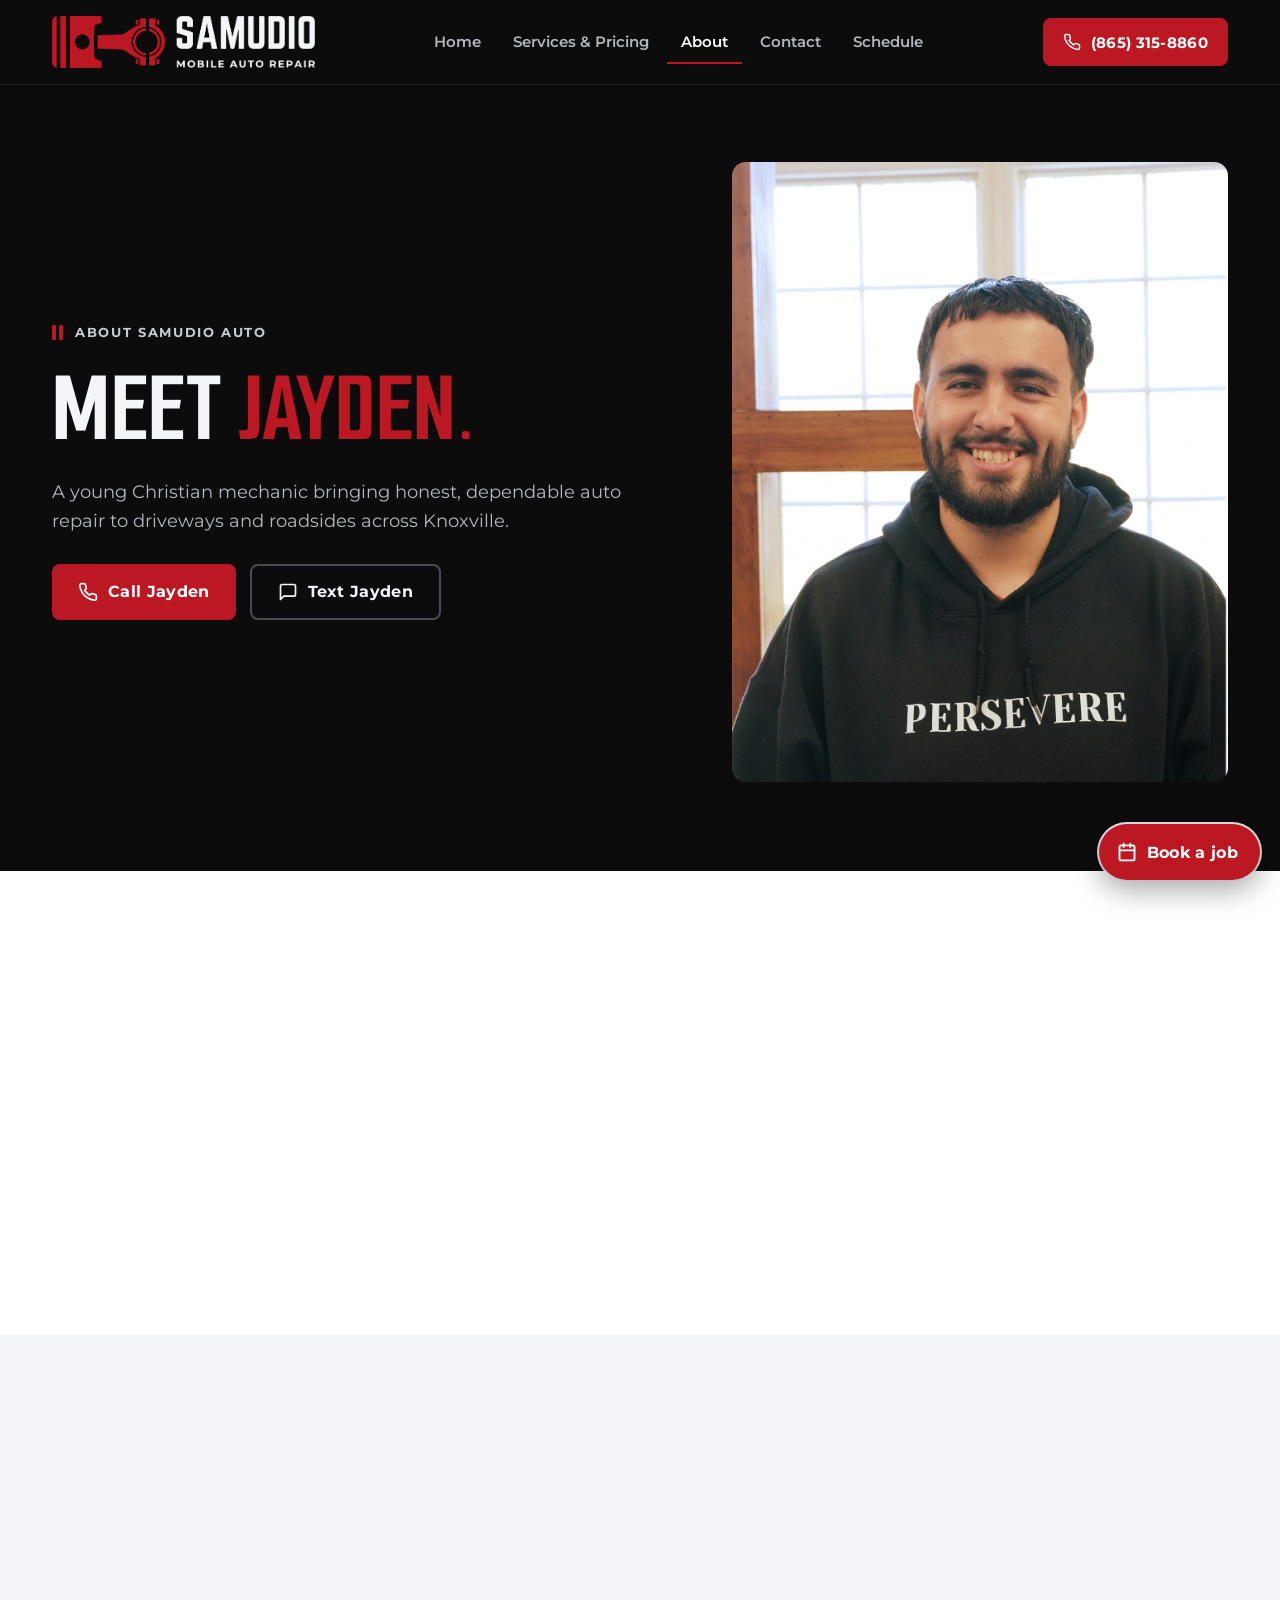
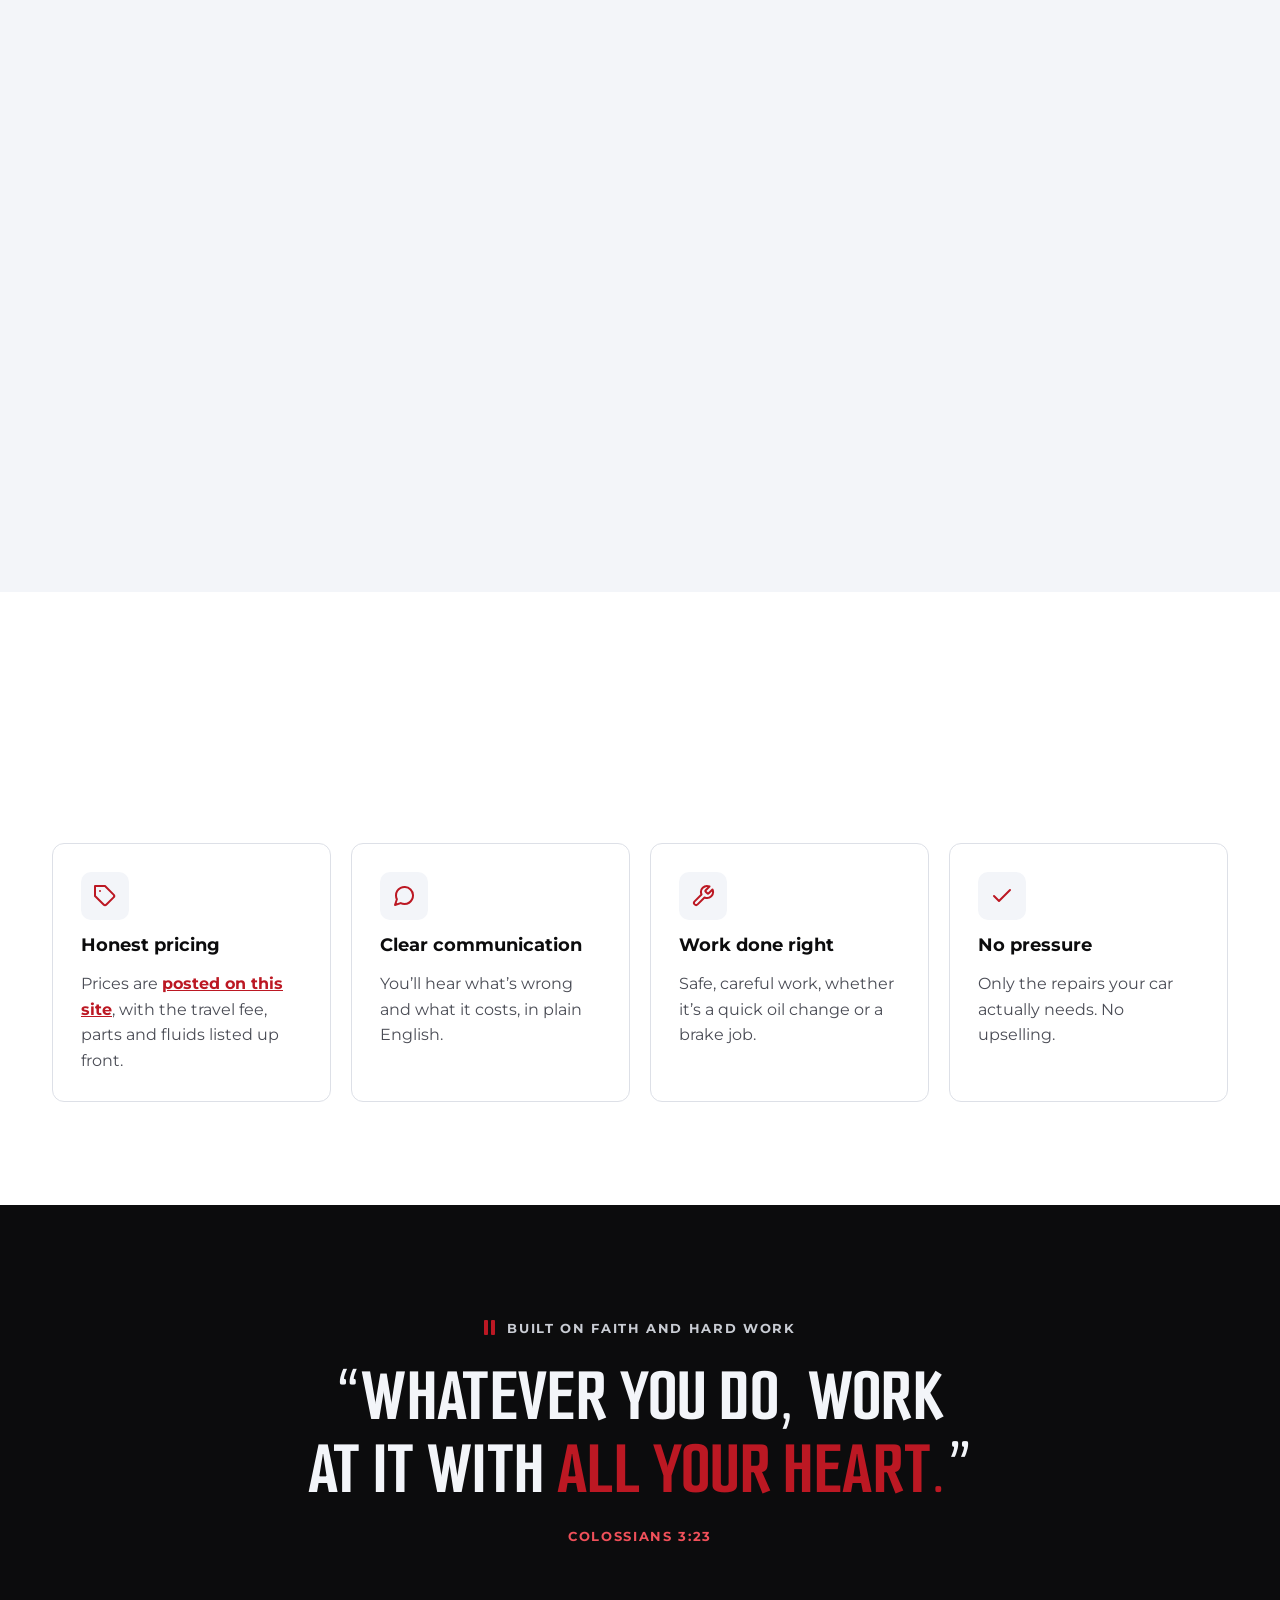
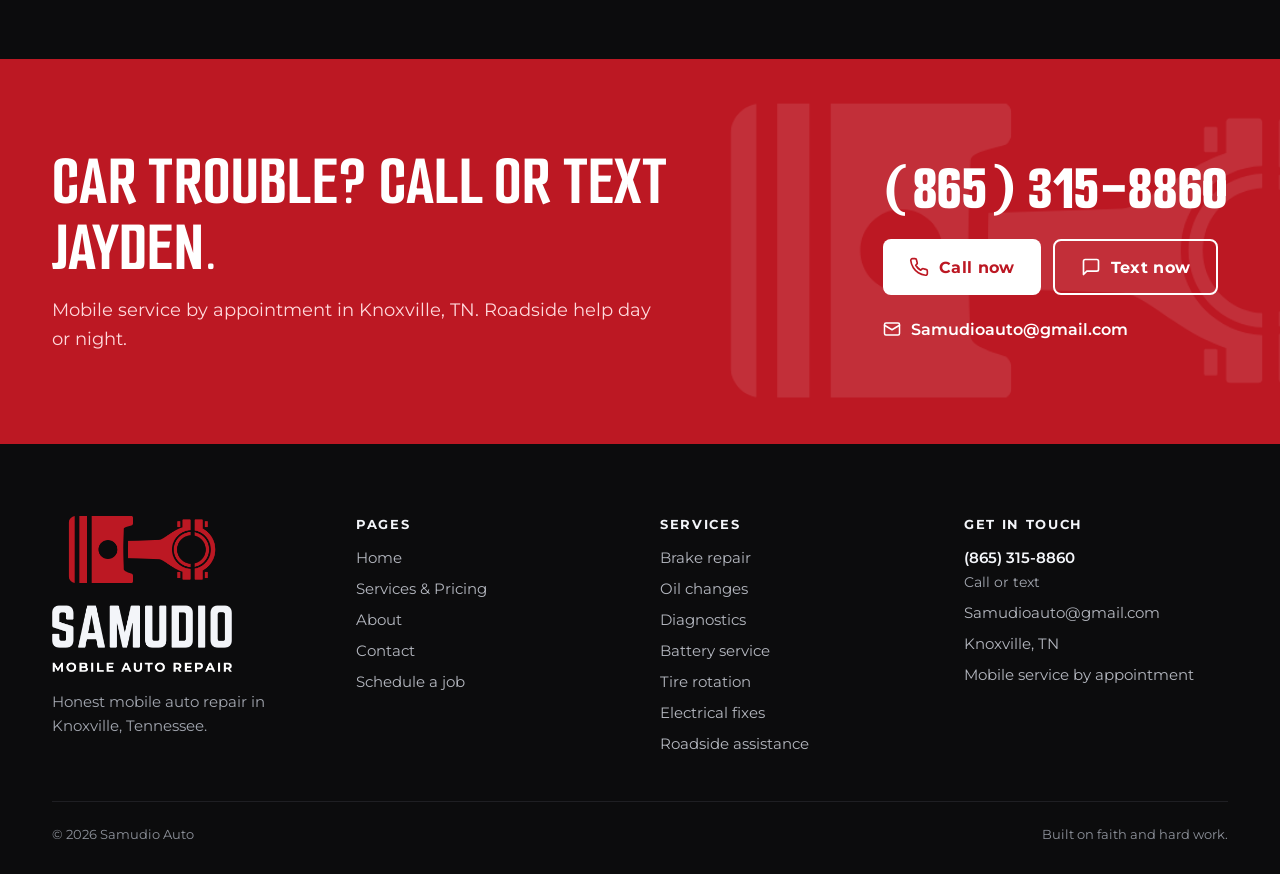
==== commit edcfcfa3: "Add the Book button to the phone call bar Every page's phone call bar now reads Call / Text / Book. " ====
--- a/site/about.html
+++ b/site/about.html
@@ -207,6 +207,7 @@
 <div class="mobile-callbar">
 <a class="cb-call" href="tel:+18653158860"><svg aria-hidden="true" width="18" height="18" viewBox="0 0 24 24" fill="none" stroke="currentColor" stroke-width="2" stroke-linecap="round" stroke-linejoin="round"><path d="M22 16.92v3a2 2 0 0 1-2.18 2 19.79 19.79 0 0 1-8.63-3.07 19.5 19.5 0 0 1-6-6 19.79 19.79 0 0 1-3.07-8.67A2 2 0 0 1 4.11 2h3a2 2 0 0 1 2 1.72 12.84 12.84 0 0 0 .7 2.81 2 2 0 0 1-.45 2.11L8.09 9.91a16 16 0 0 0 6 6l1.27-1.27a2 2 0 0 1 2.11-.45 12.84 12.84 0 0 0 2.81.7A2 2 0 0 1 22 16.92z"></path></svg>Call</a>
 <a class="cb-text" href="sms:+18653158860"><svg aria-hidden="true" width="18" height="18" viewBox="0 0 24 24" fill="none" stroke="currentColor" stroke-width="2" stroke-linecap="round" stroke-linejoin="round"><path d="M21 15a2 2 0 0 1-2 2H7l-4 4V5a2 2 0 0 1 2-2h14a2 2 0 0 1 2 2z"></path></svg>Text</a>
+<a class="cb-book" href="https://koalendar.com/e/samudioauto" target="_blank" rel="noopener" aria-haspopup="dialog"><svg aria-hidden="true" width="18" height="18" viewBox="0 0 24 24" fill="none" stroke="currentColor" stroke-width="2" stroke-linecap="round" stroke-linejoin="round"><rect x="3" y="4" width="18" height="18" rx="2"></rect><path d="M16 2v4M8 2v4M3 10h18"></path></svg>Book</a>
 </div>
 <script src="assets/site.js" defer></script>
 </body>
--- a/site/assets/site.css
+++ b/site/assets/site.css
@@ -52,7 +52,7 @@
   .site-nav a[aria-current="page"] { color: #FFFFFF !important; border-bottom-color: var(--red) !important; }
 
   .mobile-callbar {
-    display: grid; grid-template-columns: repeat(2, minmax(0, 1fr)); gap: 10px;
+    display: grid; grid-auto-flow: column; grid-auto-columns: minmax(0, 1fr); gap: 10px;
     position: fixed; left: 0; right: 0; bottom: 0; z-index: 50;
     padding: 12px 16px calc(12px + env(safe-area-inset-bottom));
     background: rgba(12, 12, 13, 0.96); border-top: 1px solid var(--line-dark);
@@ -63,7 +63,8 @@
     font: 700 16px/1 var(--font-body); text-decoration: none;
   }
   .mobile-callbar .cb-call { background: var(--red); color: #FFFFFF; }
-  .mobile-callbar .cb-text { border: 2px solid #4A4C55; color: var(--steel); }
+  .mobile-callbar .cb-text,
+  .mobile-callbar .cb-book { border: 2px solid #4A4C55; color: var(--steel); }
   body { padding-bottom: calc(76px + env(safe-area-inset-bottom)); }
 }
 
@@ -159,8 +160,8 @@
 .book-fab:hover { background: var(--red-dark); transform: translateY(-2px); }
 .book-fab.is-hidden { opacity: 0; transform: translateY(16px); pointer-events: none; }
 @media (max-width: 820px) {
-  /* Sit above the fixed Call/Text bar. */
-  .book-fab { bottom: calc(84px + env(safe-area-inset-bottom, 0px)); right: 16px; min-height: 52px; }
+  /* Phones get a Book button in the fixed Call/Text bar instead, so nothing floats over the page. */
+  .book-fab { display: none; }
 }
 .book-dialog {
   width: min(960px, calc(100vw - 32px)); height: min(820px, calc(100dvh - 32px));
